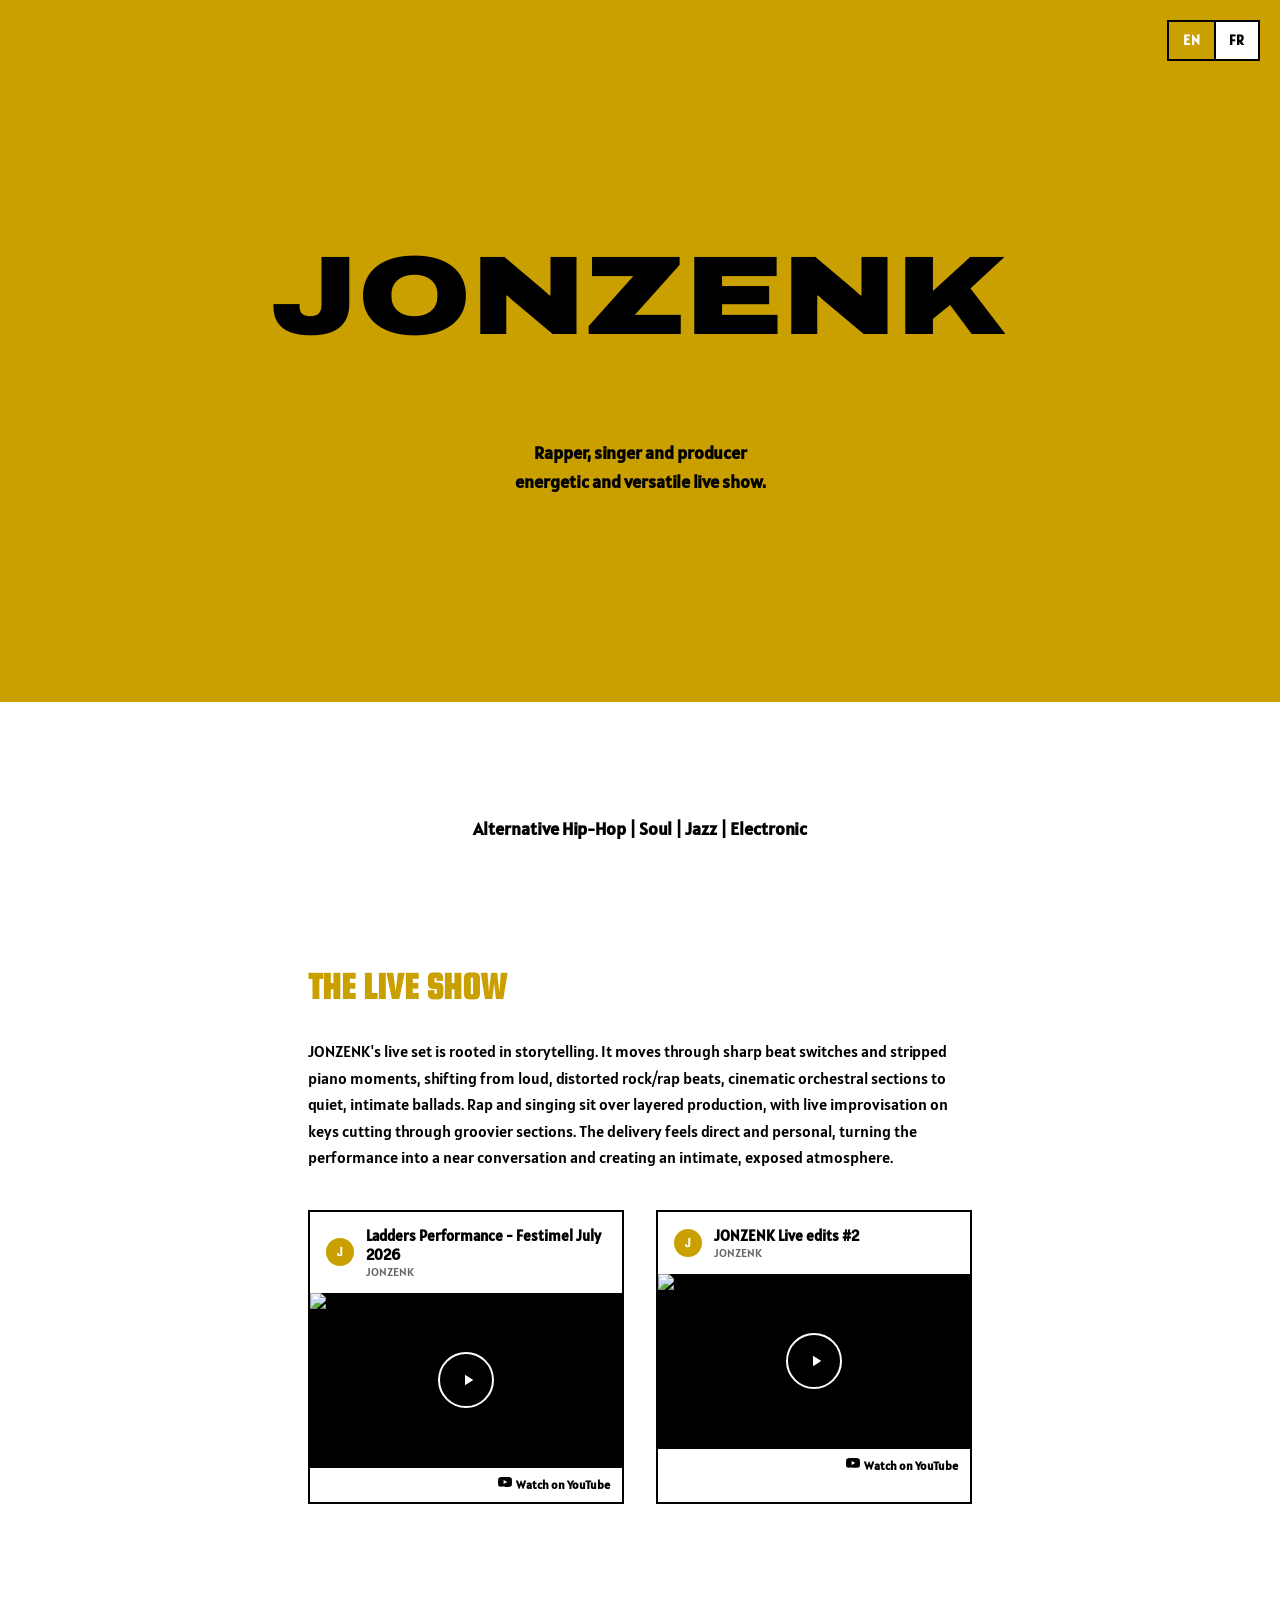
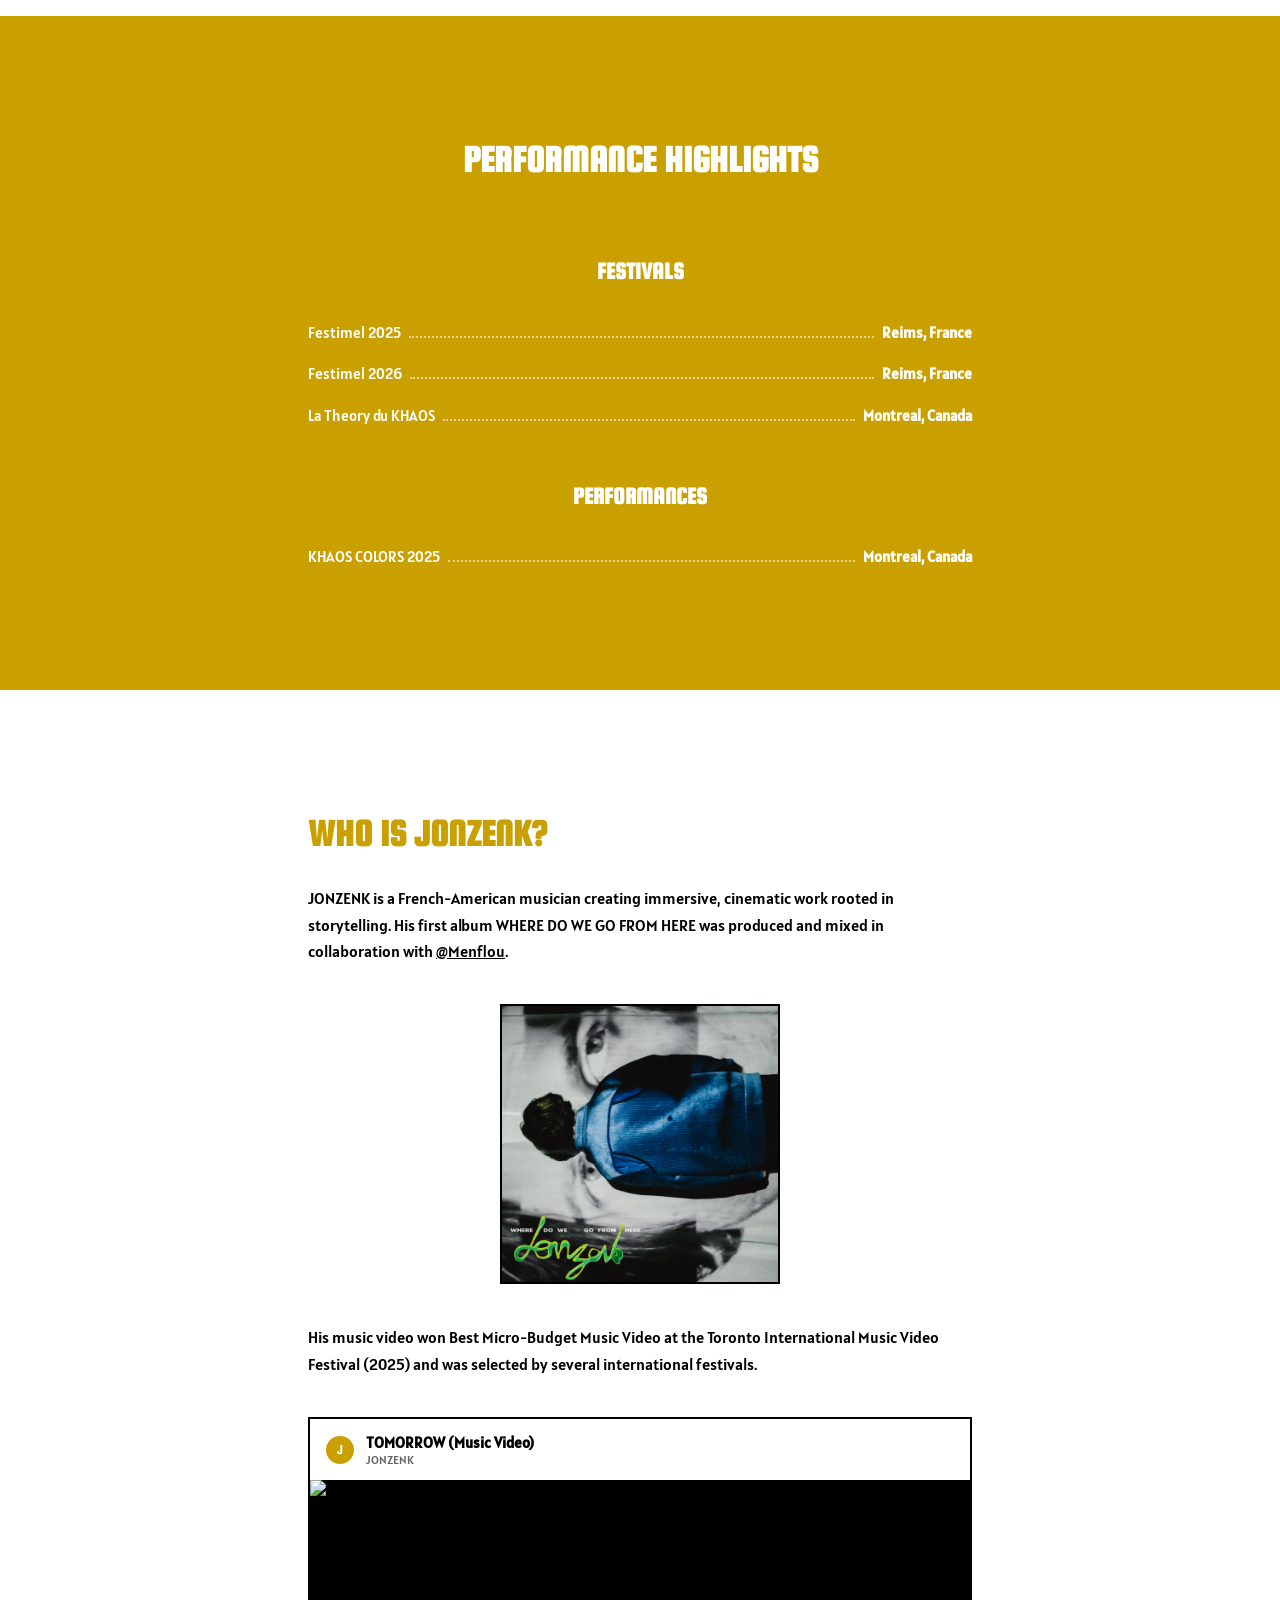
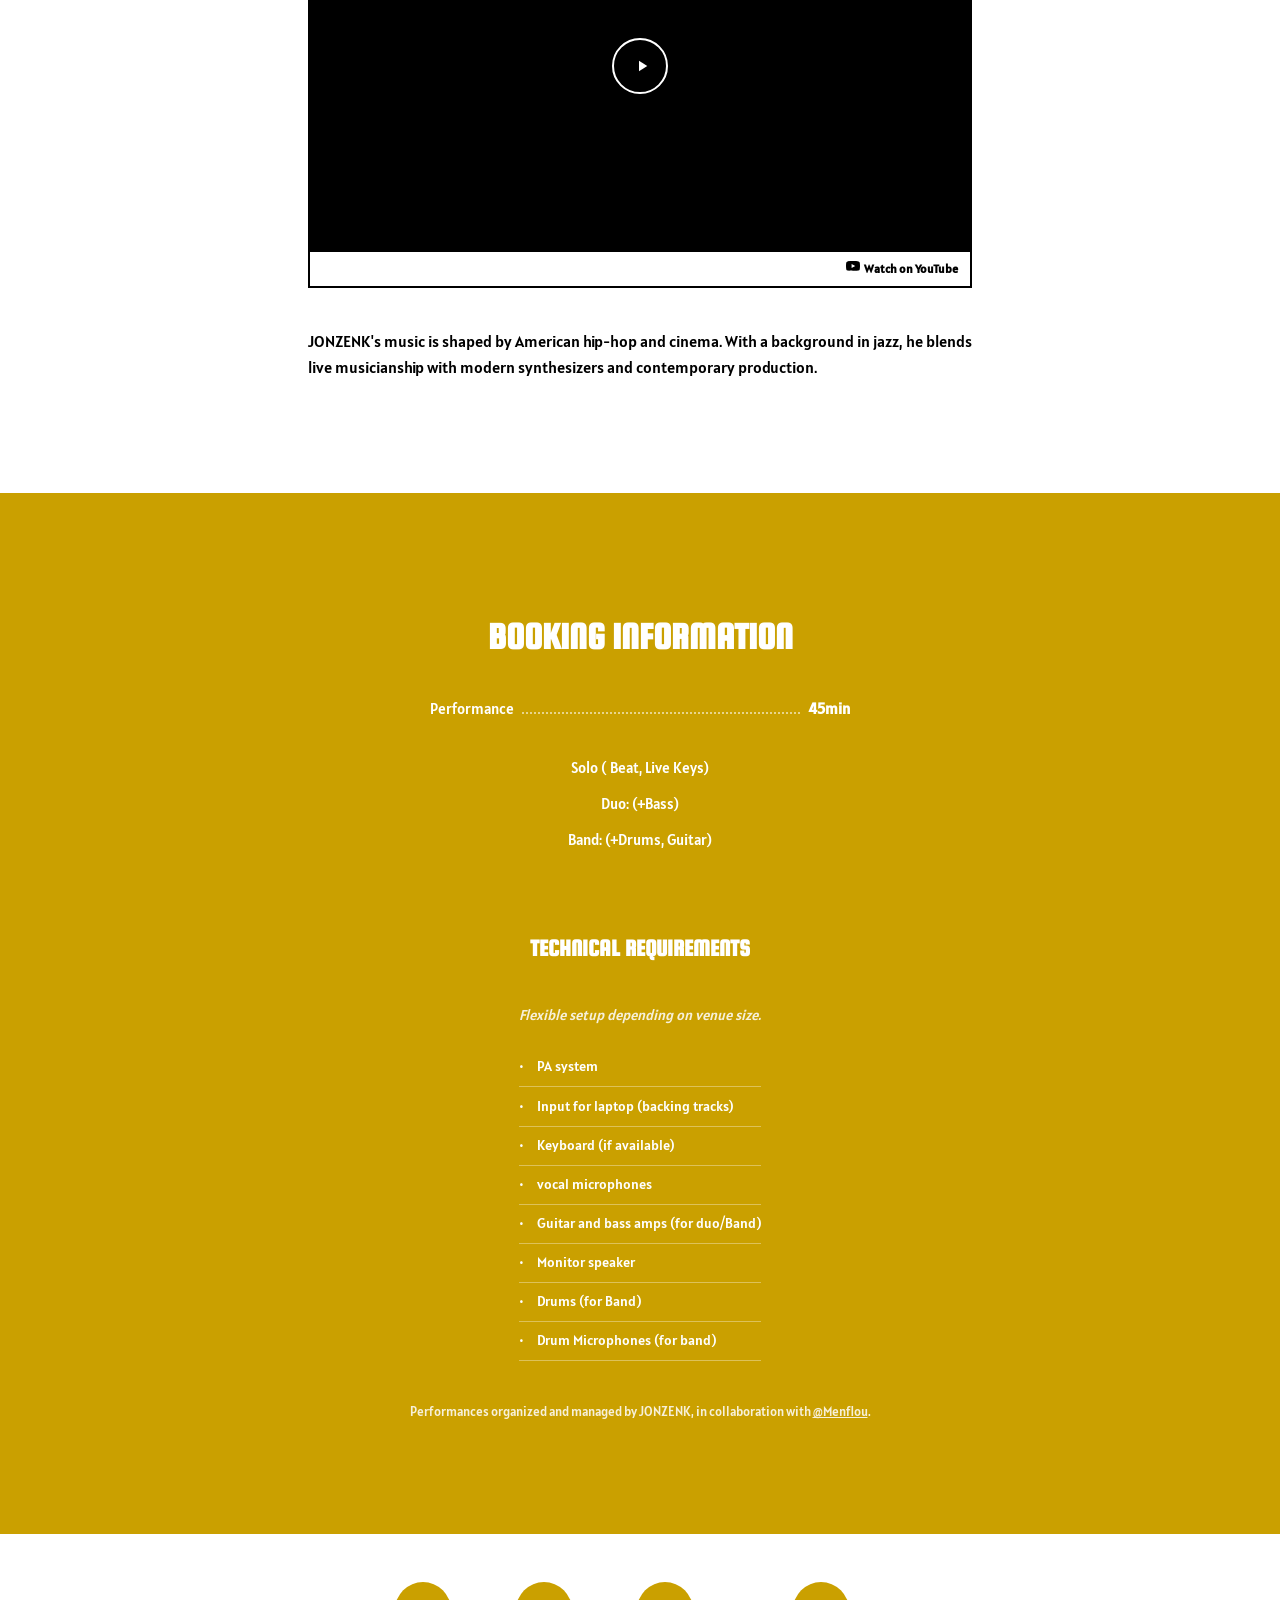
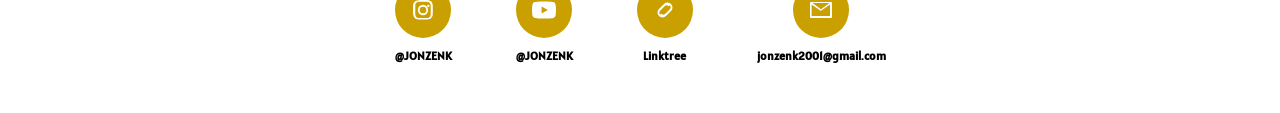
==== en/index.html @ 5d4cde3e "Rebuild site to custom design spec with EN/FR routes Replace the HTML5UP template with a custom-buil" ====
<!DOCTYPE html>
<html lang="en">
<head>
<meta charset="UTF-8">
<meta name="viewport" content="width=device-width, initial-scale=1.0">
<title>JONZENK — Rapper, Singer &amp; Producer</title>
<meta name="description" content="JONZENK — rapper, singer and producer. Energetic and versatile live show. Booking information and press.">
<link rel="canonical" href="https://jonzenk.com/en/">
<link rel="alternate" hreflang="en" href="https://jonzenk.com/en/">
<link rel="alternate" hreflang="fr" href="https://jonzenk.com/fr/">
<link rel="preconnect" href="https://fonts.googleapis.com">
<link rel="preconnect" href="https://fonts.gstatic.com" crossorigin>
<link href="https://fonts.googleapis.com/css2?family=Archivo:wdth,wght@62.5..125,100..900&family=Squada+One&family=Alatsi&display=swap" rel="stylesheet">
<link rel="stylesheet" href="../assets/css/style.css">
</head>
<body>

	<div class="lang-switch">
		<a href="../en/" class="active">EN</a>
		<a href="../fr/">FR</a>
	</div>

	<!-- Hero -->
	<section class="hero gold">
		<h1>JONZENK</h1>
		<p class="tagline">Rapper, singer and producer<br>energetic and versatile live show.</p>
	</section>

	<!-- Genres -->
	<section class="white">
		<div class="wrap">
			<p class="genres">Alternative Hip-Hop | Soul | Jazz | Electronic</p>
		</div>
	</section>

	<!-- Live Show + videos -->
	<section class="white" style="padding-top:0;">
		<div class="wrap">
			<h2 class="kicker">The Live Show</h2>
			<p class="lede">JONZENK's live set is rooted in storytelling. It moves through sharp beat switches and stripped piano moments, shifting from loud, distorted rock/rap beats, cinematic orchestral sections to quiet, intimate ballads. Rap and singing sit over layered production, with live improvisation on keys cutting through groovier sections. The delivery feels direct and personal, turning the performance into a near conversation and creating an intimate, exposed atmosphere.</p>

			<div class="video-row">
				<div class="video-card">
					<div class="video-head">
						<div class="video-avatar">J</div>
						<div class="video-titles">
							<span class="vt-title">Ladders Performance - Festimel July 2026</span>
							<span class="vt-channel">JONZENK</span>
						</div>
					</div>
					<div class="video-thumb" onclick="playVideo(this,'aII7Sd06hAQ')">
						<img src="https://img.youtube.com/vi/aII7Sd06hAQ/hqdefault.jpg" alt="Ladders Performance - Festimel July 2026" loading="lazy">
						<div class="play-circle"><svg viewBox="0 0 24 24"><path d="M8 5v14l11-7z"/></svg></div>
					</div>
					<div class="video-foot">
						<svg viewBox="0 0 24 24"><path d="M23.5 6.2a3 3 0 0 0-2.1-2.1C19.5 3.5 12 3.5 12 3.5s-7.5 0-9.4.6A3 3 0 0 0 .5 6.2 31 31 0 0 0 0 12a31 31 0 0 0 .5 5.8 3 3 0 0 0 2.1 2.1c1.9.6 9.4.6 9.4.6s7.5 0 9.4-.6a3 3 0 0 0 2.1-2.1A31 31 0 0 0 24 12a31 31 0 0 0-.5-5.8zM9.6 15.6V8.4l6.3 3.6-6.3 3.6z"/></svg>
						Watch on YouTube
					</div>
				</div>
				<div class="video-card">
					<div class="video-head">
						<div class="video-avatar">J</div>
						<div class="video-titles">
							<span class="vt-title">JONZENK Live edits #2</span>
							<span class="vt-channel">JONZENK</span>
						</div>
					</div>
					<div class="video-thumb" onclick="playVideo(this,'idbsRD3i8wk')">
						<img src="https://img.youtube.com/vi/idbsRD3i8wk/hqdefault.jpg" alt="JONZENK Live edits #2" loading="lazy">
						<div class="play-circle"><svg viewBox="0 0 24 24"><path d="M8 5v14l11-7z"/></svg></div>
					</div>
					<div class="video-foot">
						<svg viewBox="0 0 24 24"><path d="M23.5 6.2a3 3 0 0 0-2.1-2.1C19.5 3.5 12 3.5 12 3.5s-7.5 0-9.4.6A3 3 0 0 0 .5 6.2 31 31 0 0 0 0 12a31 31 0 0 0 .5 5.8 3 3 0 0 0 2.1 2.1c1.9.6 9.4.6 9.4.6s7.5 0 9.4-.6a3 3 0 0 0 2.1-2.1A31 31 0 0 0 24 12a31 31 0 0 0-.5-5.8zM9.6 15.6V8.4l6.3 3.6-6.3 3.6z"/></svg>
						Watch on YouTube
					</div>
				</div>
			</div>
		</div>
	</section>

	<!-- Performance Highlights -->
	<section class="gold">
		<div class="wrap section-inner">
			<h2 class="kicker">Performance Highlights</h2>

			<h3 class="subheading">Festivals</h3>
			<div style="width:100%;">
				<div class="dotline"><span class="label">Festimel 2025</span><span class="fill"></span><span class="value">Reims, France</span></div>
				<div class="dotline"><span class="label">Festimel 2026</span><span class="fill"></span><span class="value">Reims, France</span></div>
				<div class="dotline"><span class="label">La Theory du KHAOS</span><span class="fill"></span><span class="value">Montreal, Canada</span></div>
			</div>

			<h3 class="subheading">Performances</h3>
			<div style="width:100%;">
				<div class="dotline"><span class="label">KHAOS COLORS 2025</span><span class="fill"></span><span class="value">Montreal, Canada</span></div>
			</div>
		</div>
	</section>

	<!-- Who is JONZENK -->
	<section class="white">
		<div class="wrap">
			<h2 class="kicker">Who is JONZENK?</h2>
			<p class="lede">JONZENK is a French-American musician creating immersive, cinematic work rooted in storytelling. His first album WHERE DO WE GO FROM HERE was produced and mixed in collaboration with <a href="https://www.instagram.com/menflou" target="_blank" rel="noopener">@Menflou</a>.</p>

			<a class="album-link" href="https://linktr.ee/jonzenk" target="_blank" rel="noopener">
				<img src="../images/album-art.png" alt="WHERE DO WE GO FROM HERE — album art">
			</a>

			<p class="lede">His music video won Best Micro-Budget Music Video at the Toronto International Music Video Festival (2025) and was selected by several international festivals.</p>

			<div class="video-row" style="margin-top:2.5rem;">
				<div class="video-card">
					<div class="video-head">
						<div class="video-avatar">J</div>
						<div class="video-titles">
							<span class="vt-title">TOMORROW (Music Video)</span>
							<span class="vt-channel">JONZENK</span>
						</div>
					</div>
					<div class="video-thumb" onclick="playVideo(this,'ZTFiFwIUySM')">
						<img src="https://img.youtube.com/vi/ZTFiFwIUySM/hqdefault.jpg" alt="TOMORROW (Music Video)" loading="lazy">
						<div class="play-circle"><svg viewBox="0 0 24 24"><path d="M8 5v14l11-7z"/></svg></div>
					</div>
					<div class="video-foot">
						<svg viewBox="0 0 24 24"><path d="M23.5 6.2a3 3 0 0 0-2.1-2.1C19.5 3.5 12 3.5 12 3.5s-7.5 0-9.4.6A3 3 0 0 0 .5 6.2 31 31 0 0 0 0 12a31 31 0 0 0 .5 5.8 3 3 0 0 0 2.1 2.1c1.9.6 9.4.6 9.4.6s7.5 0 9.4-.6a3 3 0 0 0 2.1-2.1A31 31 0 0 0 24 12a31 31 0 0 0-.5-5.8zM9.6 15.6V8.4l6.3 3.6-6.3 3.6z"/></svg>
						Watch on YouTube
					</div>
				</div>
			</div>

			<p class="lede" style="margin-top:2.5rem;">JONZENK's music is shaped by American hip-hop and cinema. With a background in jazz, he blends live musicianship with modern synthesizers and contemporary production.</p>
		</div>
	</section>

	<!-- Booking Information -->
	<section class="gold">
		<div class="wrap section-inner">
			<h2 class="kicker">Booking Information</h2>

			<div style="width:100%; max-width:420px;">
				<div class="dotline"><span class="label">Performance</span><span class="fill"></span><span class="value">45min</span></div>
			</div>
			<ul class="formats">
				<li>Solo ( Beat, Live Keys)</li>
				<li>Duo: (+Bass)</li>
				<li>Band: (+Drums, Guitar)</li>
			</ul>

			<h3 class="subheading">Technical Requirements</h3>
			<p class="flex-note">Flexible setup depending on venue size.</p>
			<ul class="tech-list">
				<li>PA system</li>
				<li>Input for laptop (backing tracks)</li>
				<li>Keyboard (if available)</li>
				<li>vocal microphones</li>
				<li>Guitar and bass amps (for duo/Band)</li>
				<li>Monitor speaker</li>
				<li>Drums (for Band)</li>
				<li>Drum Microphones (for band)</li>
			</ul>

			<p class="credit-line">Performances organized and managed by JONZENK, in collaboration with <a href="https://www.instagram.com/menflou" target="_blank" rel="noopener">@Menflou</a>.</p>
		</div>
	</section>

	<!-- Footer -->
	<footer class="white">
		<div class="wrap">
			<div class="footer-icons">
				<a href="https://www.instagram.com/jonzenk/" target="_blank" rel="noopener">
					<span class="footer-icon-circle"><svg viewBox="0 0 24 24"><path d="M12 2c2.7 0 3 0 4.1.06 1.1.05 1.8.2 2.4.45.7.27 1.2.6 1.7 1.1.5.5.85 1 1.1 1.7.24.6.4 1.3.45 2.4.06 1.1.06 1.4.06 4.1s0 3-.06 4.1c-.05 1.1-.2 1.8-.45 2.4-.27.7-.6 1.2-1.1 1.7-.5.5-1 .85-1.7 1.1-.6.24-1.3.4-2.4.45-1.1.06-1.4.06-4.1.06s-3 0-4.1-.06c-1.1-.05-1.8-.2-2.4-.45-.7-.27-1.2-.6-1.7-1.1-.5-.5-.85-1-1.1-1.7-.24-.6-.4-1.3-.45-2.4C2 15 2 14.7 2 12s0-3 .06-4.1c.05-1.1.2-1.8.45-2.4.27-.7.6-1.2 1.1-1.7.5-.5 1-.85 1.7-1.1.6-.24 1.3-.4 2.4-.45C9 2 9.3 2 12 2zm0 1.8c-2.66 0-2.97 0-4.02.06-.87.04-1.34.18-1.65.3-.42.16-.72.36-1.03.67-.31.31-.51.61-.67 1.03-.12.31-.26.78-.3 1.65C4.28 8.7 4.28 9 4.28 12s0 3.3.05 4.35c.04.87.18 1.34.3 1.65.16.42.36.72.67 1.03.31.31.61.51 1.03.67.31.12.78.26 1.65.3 1.05.05 1.36.06 4.02.06s2.97 0 4.02-.06c.87-.04 1.34-.18 1.65-.3.42-.16.72-.36 1.03-.67.31-.31.51-.61.67-1.03.12-.31.26-.78.3-1.65.05-1.05.06-1.36.06-4.35s0-3.3-.06-4.35c-.04-.87-.18-1.34-.3-1.65-.16-.42-.36-.72-.67-1.03a2.8 2.8 0 0 0-1.03-.67c-.31-.12-.78-.26-1.65-.3C14.97 3.8 14.66 3.8 12 3.8zm0 3.05a5.15 5.15 0 1 1 0 10.3 5.15 5.15 0 0 1 0-10.3zm0 1.8a3.35 3.35 0 1 0 0 6.7 3.35 3.35 0 0 0 0-6.7zm5.35-2a1.2 1.2 0 1 1 0 2.4 1.2 1.2 0 0 1 0-2.4z"/></svg></span>
					@JONZENK
				</a>
				<a href="https://www.youtube.com/@jonzenk2001" target="_blank" rel="noopener">
					<span class="footer-icon-circle"><svg viewBox="0 0 24 24"><path d="M23.5 6.2a3 3 0 0 0-2.1-2.1C19.5 3.5 12 3.5 12 3.5s-7.5 0-9.4.6A3 3 0 0 0 .5 6.2 31 31 0 0 0 0 12a31 31 0 0 0 .5 5.8 3 3 0 0 0 2.1 2.1c1.9.6 9.4.6 9.4.6s7.5 0 9.4-.6a3 3 0 0 0 2.1-2.1A31 31 0 0 0 24 12a31 31 0 0 0-.5-5.8zM9.6 15.6V8.4l6.3 3.6-6.3 3.6z"/></svg></span>
					@JONZENK
				</a>
				<a href="https://linktr.ee/jonzenk" target="_blank" rel="noopener">
					<span class="footer-icon-circle"><svg viewBox="0 0 24 24"><path d="M17 7a5 5 0 0 0-7.07 0l-4 4a5 5 0 0 0 7.07 7.07l1.5-1.5-1.41-1.41-1.5 1.5a3 3 0 0 1-4.24-4.25l4-4A3 3 0 0 1 15.6 8.3zm-10 10a5 5 0 0 0 7.07 0l4-4a5 5 0 0 0-7.07-7.07l-1.5 1.5 1.41 1.41 1.5-1.5a3 3 0 0 1 4.24 4.25l-4 4A3 3 0 0 1 8.4 15.7z"/></svg></span>
					Linktree
				</a>
				<a href="mailto:jonzenk2001@gmail.com">
					<span class="footer-icon-circle"><svg viewBox="0 0 24 24"><path d="M2 4h20a1 1 0 0 1 1 1v14a1 1 0 0 1-1 1H2a1 1 0 0 1-1-1V5a1 1 0 0 1 1-1zm19 2.4-8.6 6.2a1 1 0 0 1-1.2 0L2.6 6.4V18h18.4V6.4zM3.4 5l8.6 6.2L20.6 5H3.4z"/></svg></span>
					jonzenk2001@gmail.com
				</a>
			</div>
		</div>
	</footer>

	<script src="../assets/js/site.js"></script>
</body>
</html>
---- assets/css/style.css ----
:root{
	--gold:#caa000;
	--black:#000000;
	--white:#ffffff;
	--title: 'Archivo', sans-serif;
	--subtitle: 'Squada One', sans-serif;
	--body: 'Alatsi', sans-serif;
	--max-w: 760px;
	--pad-x: clamp(1.5rem, 5vw, 3rem);
	--pad-y: clamp(4rem, 9vw, 7rem);
}

*{box-sizing:border-box; margin:0; padding:0;}
html{scroll-behavior:smooth;}
body{
	font-family:var(--body);
	color:var(--black);
	background:var(--white);
	line-height:1.65;
	-webkit-font-smoothing:antialiased;
}
img{display:block; max-width:100%;}
a{color:inherit;}

.wrap{max-width:var(--max-w); margin:0 auto; padding:0 var(--pad-x);}

section{padding:var(--pad-y) 0;}
section.gold{background:var(--gold); color:var(--white);}
section.white{background:var(--white); color:var(--black);}

/* language switcher */
.lang-switch{
	position:fixed; top:1.25rem; right:1.25rem; z-index:1000;
	display:flex; border:2px solid var(--black); background:var(--white);
}
.lang-switch a{
	font-family:var(--body); font-weight:700; font-size:0.85rem;
	letter-spacing:0.04em; padding:0.55em 1em;
	text-decoration:none; color:var(--black); background:var(--white);
}
.lang-switch a + a{border-left:2px solid var(--black);}
.lang-switch a.active{background:var(--gold); color:var(--white);}

/* hero */
.hero{
	min-height:78vh;
	display:flex; flex-direction:column; align-items:center; justify-content:center;
	text-align:center; gap:clamp(1.5rem, 5vw, 3rem);
}
.hero h1{
	font-family:var(--title);
	font-weight:900;
	font-variation-settings:'wght' 900, 'wdth' 125;
	font-size:clamp(3.2rem, 11vw, 7rem);
	letter-spacing:0.01em;
	color:var(--black);
}
.hero .tagline{
	font-family:var(--body);
	font-weight:700;
	font-size:clamp(0.95rem, 2vw, 1.15rem);
	color:var(--black);
	line-height:1.6;
}

/* genres */
.genres{text-align:center; font-weight:700; font-size:clamp(0.95rem,2vw,1.1rem);}

/* section headings */
.kicker{
	font-family:var(--subtitle);
	text-transform:uppercase;
	font-size:clamp(1.6rem, 4.2vw, 2.4rem);
	color:var(--gold);
	margin-bottom:1.25rem;
}
section.gold .kicker, section.gold h2.kicker{color:var(--white);}
.subheading{
	font-family:var(--subtitle);
	text-transform:uppercase;
	font-size:clamp(1.15rem, 2.8vw, 1.5rem);
	text-align:center;
	margin:2.5rem 0 1.25rem;
}
.lede{max-width:var(--max-w); font-size:1rem;}
.lede + .lede{margin-top:1.1rem;}

/* dot-leader rows */
.dotline{
	display:flex; align-items:baseline; gap:0.5em;
	padding:0.55em 0;
	font-size:0.95rem;
}
.dotline .fill{
	flex:1; border-bottom:2px dotted currentColor;
	opacity:0.55; margin-bottom:0.3em;
}
.dotline .label{white-space:nowrap;}
.dotline .value{white-space:nowrap; font-weight:700;}

/* video cards */
.video-row{display:flex; flex-direction:column; gap:2rem; margin-top:2.5rem;}
.video-card{border:2px solid var(--black); background:var(--white); color:var(--black);}
.video-head{
	display:flex; align-items:center; gap:0.75em;
	padding:0.85em 1em;
}
.video-avatar{
	width:28px; height:28px; border-radius:50%;
	background:var(--gold); color:var(--white);
	display:flex; align-items:center; justify-content:center;
	font-family:var(--subtitle); font-size:0.85rem; flex-shrink:0;
}
.video-titles{display:flex; flex-direction:column; line-height:1.25;}
.video-titles .vt-title{font-weight:700; font-size:0.95rem;}
.video-titles .vt-channel{font-size:0.75rem; opacity:0.6;}
.video-thumb{
	position:relative; width:100%; aspect-ratio:16/9; overflow:hidden;
	background:var(--black); cursor:pointer;
}
.video-thumb img{width:100%; height:100%; object-fit:cover;}
.video-thumb iframe{position:absolute; inset:0; width:100%; height:100%; border:0;}
.play-circle{
	position:absolute; top:50%; left:50%; transform:translate(-50%,-50%);
	width:56px; height:56px; border-radius:50%;
	background:rgba(0,0,0,0.55); border:2px solid var(--white);
	display:flex; align-items:center; justify-content:center;
	transition:background .15s ease, transform .15s ease;
}
.video-thumb:hover .play-circle{background:var(--gold); transform:translate(-50%,-50%) scale(1.06);}
.play-circle svg{width:18px; height:18px; fill:var(--white); margin-left:3px;}
.video-foot{
	display:flex; justify-content:flex-end; padding:0.6em 1em;
	font-size:0.75rem; font-weight:700;
}
.video-foot svg{width:14px; height:14px; fill:currentColor; vertical-align:-2px; margin-right:0.3em;}

/* bio / who is jonzenk */
.album-link{
	display:block; width:min(280px, 70vw); margin:2.5rem auto;
	overflow:hidden; border:2px solid var(--black);
}
.album-link img{transition:transform .35s ease;}
.album-link:hover img{transform:scale(1.08);}

/* booking formats */
.formats{list-style:none; text-align:center; margin:1.25rem 0 2rem;}
.formats li{padding:0.35em 0; font-size:0.95rem;}

/* technical requirements */
.tech-list{list-style:none; max-width:420px; margin:1.25rem auto 0;}
.tech-list li{
	position:relative; padding:0.5em 0 0.5em 1.2em; font-size:0.9rem;
	border-bottom:1px solid rgba(255,255,255,0.35);
}
section.white .tech-list li{border-bottom:1px solid rgba(0,0,0,0.15);}
.tech-list li::before{content:"•"; position:absolute; left:0; color:currentColor;}
.flex-note{text-align:center; font-style:italic; font-size:0.9rem; margin-top:1rem; opacity:0.85;}
.credit-line{text-align:center; font-size:0.8rem; margin-top:2.5rem; opacity:0.85;}
.credit-line a{text-decoration:underline;}

/* footer */
footer.white{padding:3rem 0;}
.footer-icons{
	display:flex; justify-content:center; align-items:flex-start;
	gap:clamp(1.5rem, 6vw, 4rem); flex-wrap:wrap; text-align:center;
}
.footer-icons a{
	display:flex; flex-direction:column; align-items:center; gap:0.6em;
	text-decoration:none; font-size:0.75rem; font-weight:700;
}
.footer-icon-circle{
	width:56px; height:56px; border-radius:50%;
	background:var(--gold); color:var(--white);
	display:flex; align-items:center; justify-content:center;
	transition:transform .15s ease, background .15s ease;
}
.footer-icons a:hover .footer-icon-circle{background:var(--black); transform:translateY(-3px);}
.footer-icon-circle svg{width:24px; height:24px; fill:currentColor;}

/* centering helpers */
.center{text-align:center;}
.section-inner{display:flex; flex-direction:column; align-items:center;}

@media (min-width:760px){
	.video-row{flex-direction:row;}
	.video-row .video-card{flex:1;}
}
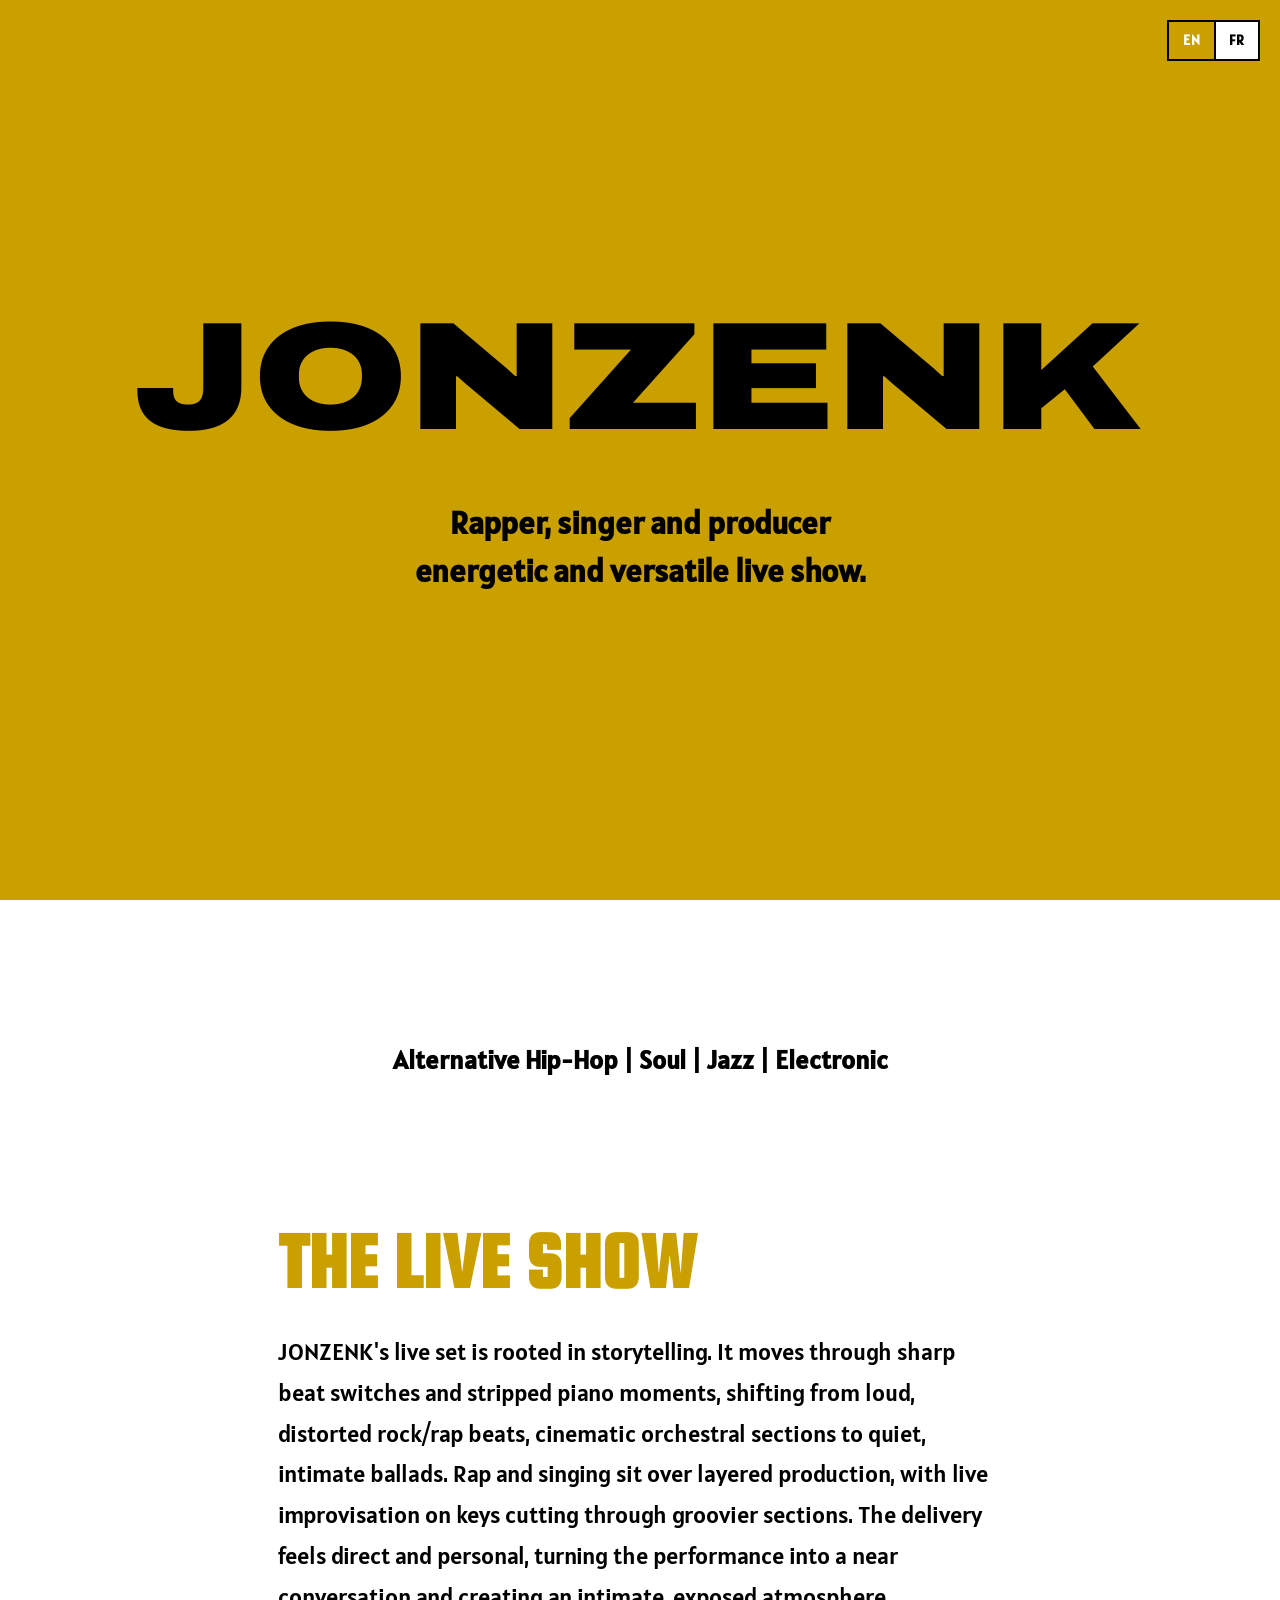
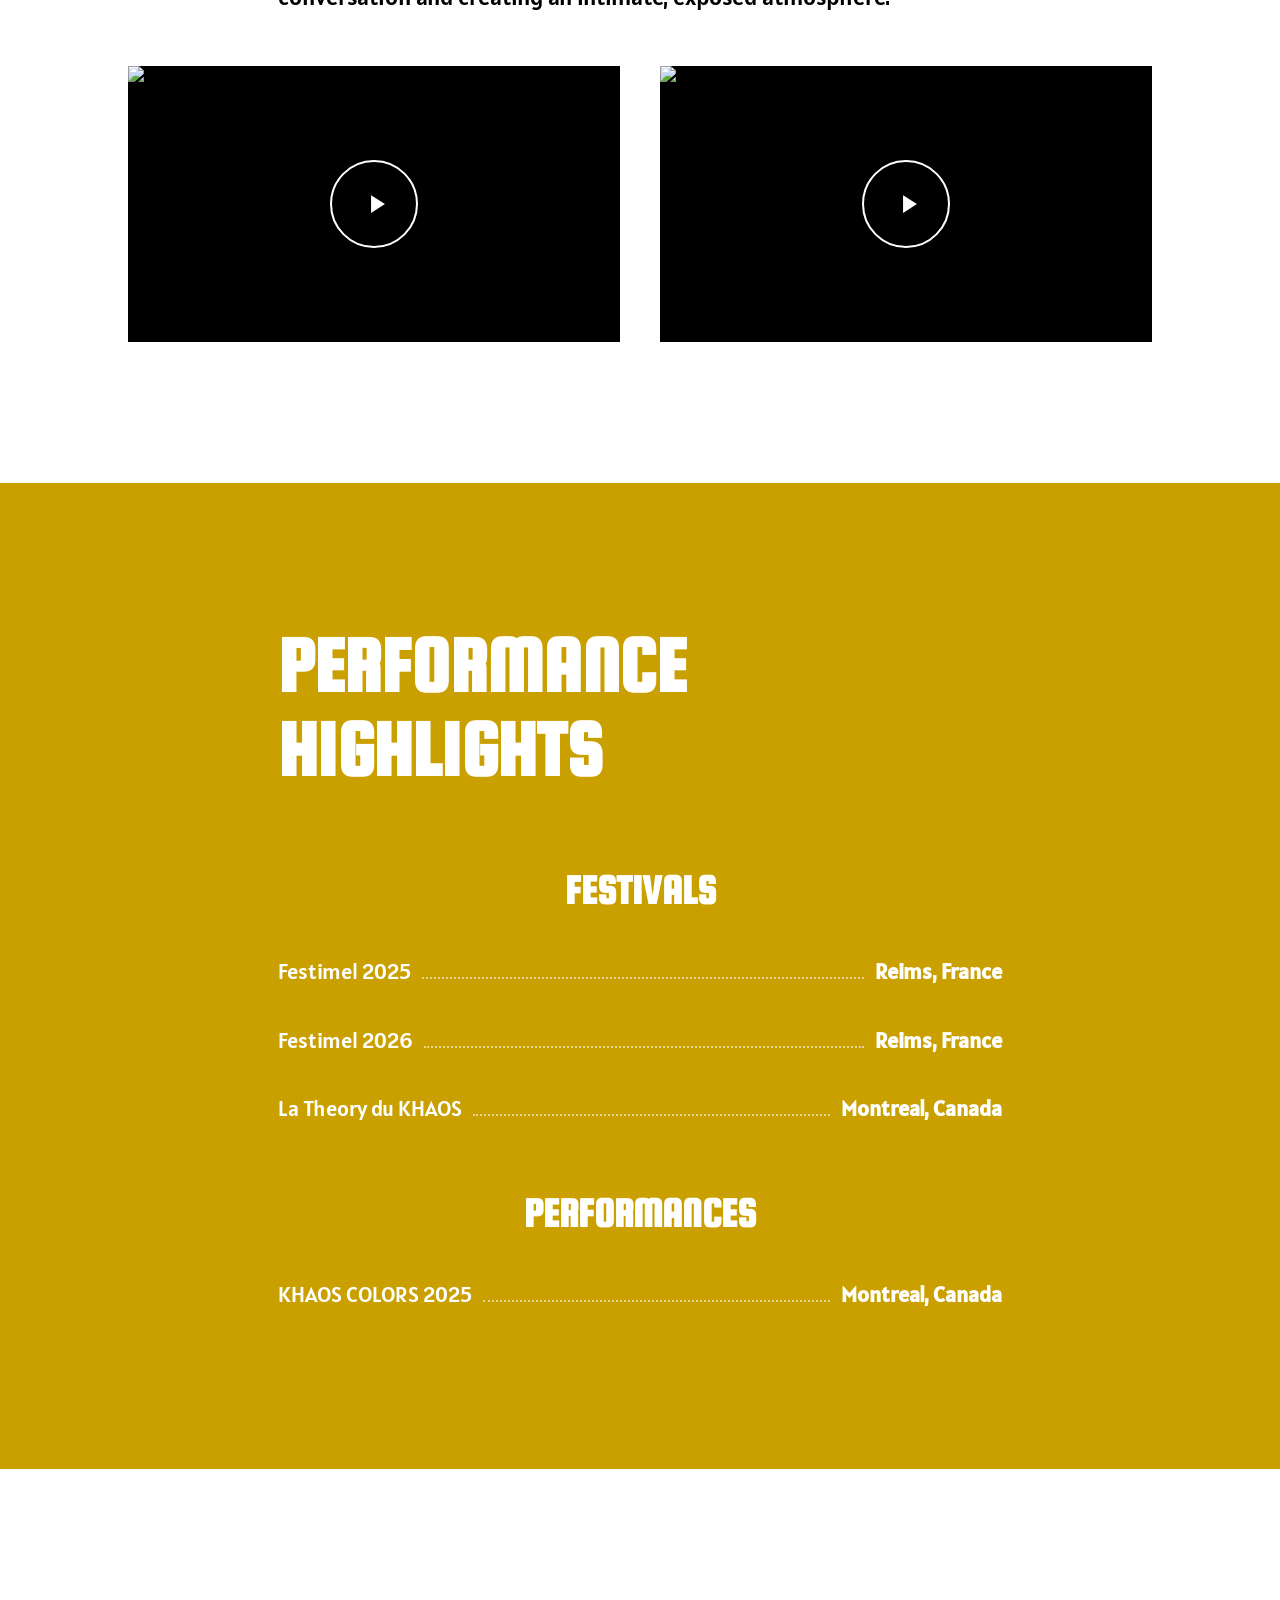
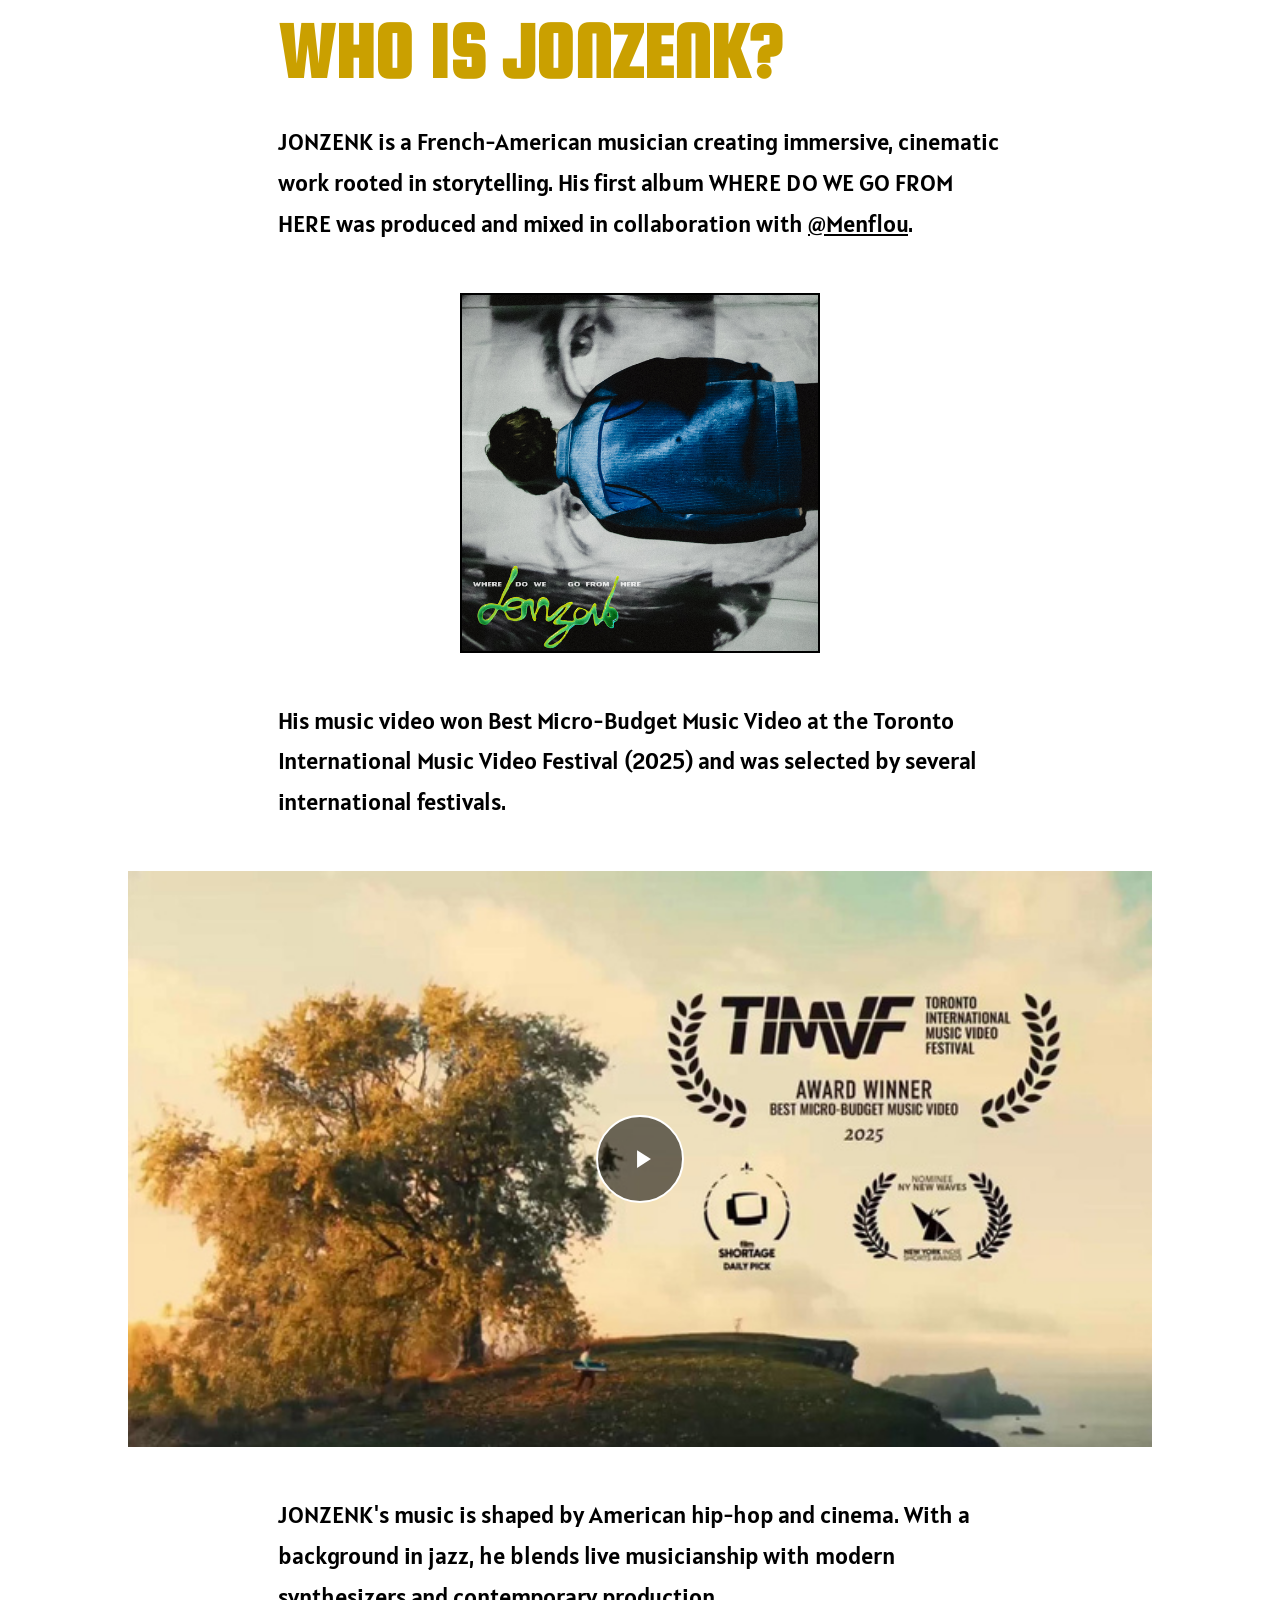
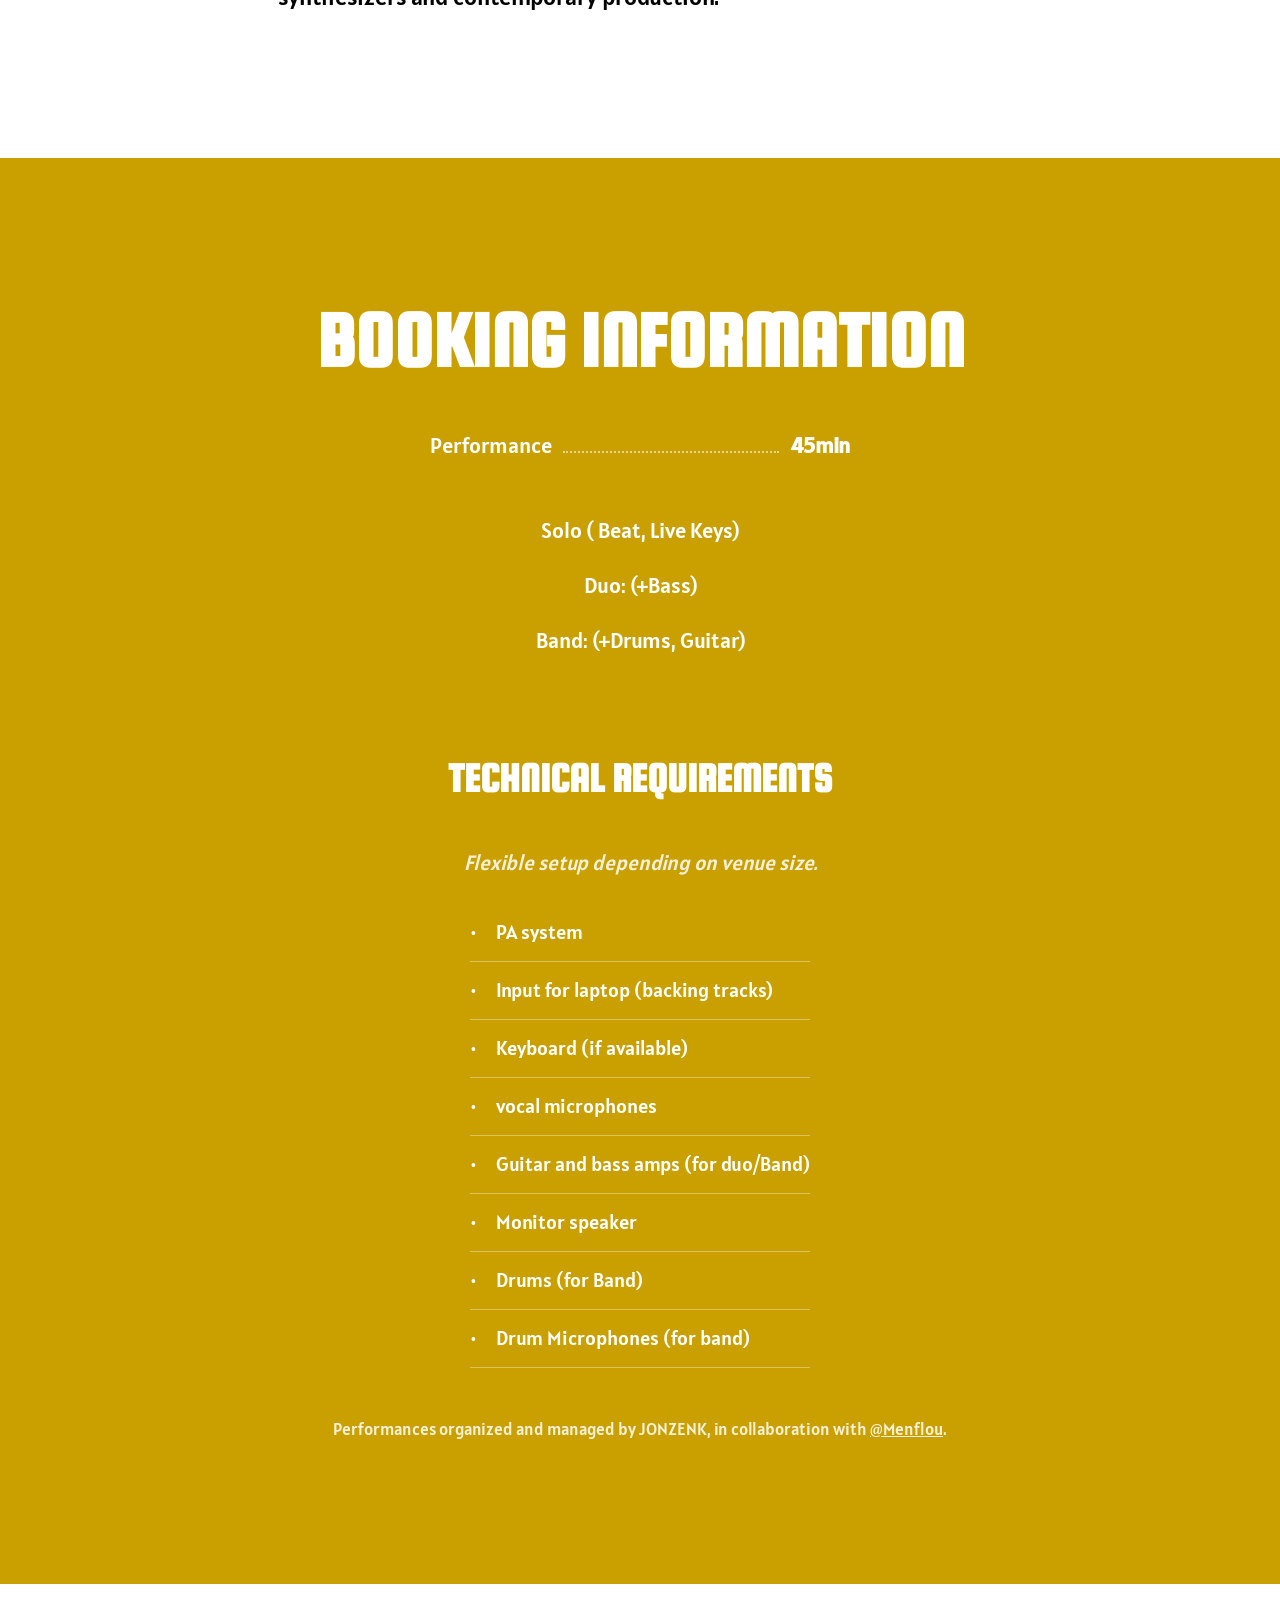
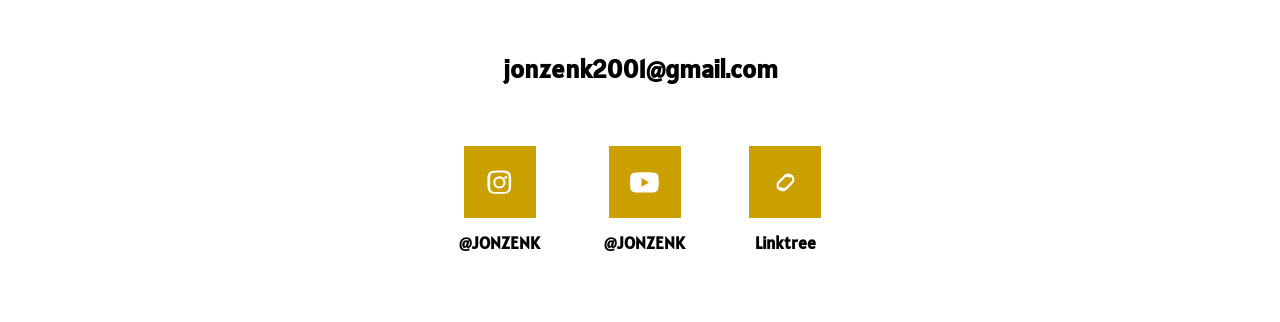
==== commit e57282f7: "Scale up typography, simplify video cards, and rework footer Push all text to a fluid clamp()-based " ====
--- a/en/index.html
+++ b/en/index.html
@@ -38,42 +38,16 @@
 		<div class="wrap">
 			<h2 class="kicker">The Live Show</h2>
 			<p class="lede">JONZENK's live set is rooted in storytelling. It moves through sharp beat switches and stripped piano moments, shifting from loud, distorted rock/rap beats, cinematic orchestral sections to quiet, intimate ballads. Rap and singing sit over layered production, with live improvisation on keys cutting through groovier sections. The delivery feels direct and personal, turning the performance into a near conversation and creating an intimate, exposed atmosphere.</p>
+		</div>
 
-			<div class="video-row">
-				<div class="video-card">
-					<div class="video-head">
-						<div class="video-avatar">J</div>
-						<div class="video-titles">
-							<span class="vt-title">Ladders Performance - Festimel July 2026</span>
-							<span class="vt-channel">JONZENK</span>
-						</div>
-					</div>
-					<div class="video-thumb" onclick="playVideo(this,'aII7Sd06hAQ')">
-						<img src="https://img.youtube.com/vi/aII7Sd06hAQ/hqdefault.jpg" alt="Ladders Performance - Festimel July 2026" loading="lazy">
-						<div class="play-circle"><svg viewBox="0 0 24 24"><path d="M8 5v14l11-7z"/></svg></div>
-					</div>
-					<div class="video-foot">
-						<svg viewBox="0 0 24 24"><path d="M23.5 6.2a3 3 0 0 0-2.1-2.1C19.5 3.5 12 3.5 12 3.5s-7.5 0-9.4.6A3 3 0 0 0 .5 6.2 31 31 0 0 0 0 12a31 31 0 0 0 .5 5.8 3 3 0 0 0 2.1 2.1c1.9.6 9.4.6 9.4.6s7.5 0 9.4-.6a3 3 0 0 0 2.1-2.1A31 31 0 0 0 24 12a31 31 0 0 0-.5-5.8zM9.6 15.6V8.4l6.3 3.6-6.3 3.6z"/></svg>
-						Watch on YouTube
-					</div>
-				</div>
-				<div class="video-card">
-					<div class="video-head">
-						<div class="video-avatar">J</div>
-						<div class="video-titles">
-							<span class="vt-title">JONZENK Live edits #2</span>
-							<span class="vt-channel">JONZENK</span>
-						</div>
-					</div>
-					<div class="video-thumb" onclick="playVideo(this,'idbsRD3i8wk')">
-						<img src="https://img.youtube.com/vi/idbsRD3i8wk/hqdefault.jpg" alt="JONZENK Live edits #2" loading="lazy">
-						<div class="play-circle"><svg viewBox="0 0 24 24"><path d="M8 5v14l11-7z"/></svg></div>
-					</div>
-					<div class="video-foot">
-						<svg viewBox="0 0 24 24"><path d="M23.5 6.2a3 3 0 0 0-2.1-2.1C19.5 3.5 12 3.5 12 3.5s-7.5 0-9.4.6A3 3 0 0 0 .5 6.2 31 31 0 0 0 0 12a31 31 0 0 0 .5 5.8 3 3 0 0 0 2.1 2.1c1.9.6 9.4.6 9.4.6s7.5 0 9.4-.6a3 3 0 0 0 2.1-2.1A31 31 0 0 0 24 12a31 31 0 0 0-.5-5.8zM9.6 15.6V8.4l6.3 3.6-6.3 3.6z"/></svg>
-						Watch on YouTube
-					</div>
-				</div>
+		<div class="video-row">
+			<div class="video-thumb" onclick="playVideo(this,'aII7Sd06hAQ')">
+				<img src="https://img.youtube.com/vi/aII7Sd06hAQ/hqdefault.jpg" alt="Ladders Performance - Festimel July 2026" loading="lazy">
+				<div class="play-circle"><svg viewBox="0 0 24 24"><path d="M8 5v14l11-7z"/></svg></div>
+			</div>
+			<div class="video-thumb" onclick="playVideo(this,'idbsRD3i8wk')">
+				<img src="https://img.youtube.com/vi/idbsRD3i8wk/hqdefault.jpg" alt="JONZENK Live edits #2" loading="lazy">
+				<div class="play-circle"><svg viewBox="0 0 24 24"><path d="M8 5v14l11-7z"/></svg></div>
 			</div>
 		</div>
 	</section>
@@ -108,28 +82,17 @@
 			</a>
 
 			<p class="lede">His music video won Best Micro-Budget Music Video at the Toronto International Music Video Festival (2025) and was selected by several international festivals.</p>
+		</div>
 
-			<div class="video-row" style="margin-top:2.5rem;">
-				<div class="video-card">
-					<div class="video-head">
-						<div class="video-avatar">J</div>
-						<div class="video-titles">
-							<span class="vt-title">TOMORROW (Music Video)</span>
-							<span class="vt-channel">JONZENK</span>
-						</div>
-					</div>
-					<div class="video-thumb" onclick="playVideo(this,'ZTFiFwIUySM')">
-						<img src="https://img.youtube.com/vi/ZTFiFwIUySM/hqdefault.jpg" alt="TOMORROW (Music Video)" loading="lazy">
-						<div class="play-circle"><svg viewBox="0 0 24 24"><path d="M8 5v14l11-7z"/></svg></div>
-					</div>
-					<div class="video-foot">
-						<svg viewBox="0 0 24 24"><path d="M23.5 6.2a3 3 0 0 0-2.1-2.1C19.5 3.5 12 3.5 12 3.5s-7.5 0-9.4.6A3 3 0 0 0 .5 6.2 31 31 0 0 0 0 12a31 31 0 0 0 .5 5.8 3 3 0 0 0 2.1 2.1c1.9.6 9.4.6 9.4.6s7.5 0 9.4-.6a3 3 0 0 0 2.1-2.1A31 31 0 0 0 24 12a31 31 0 0 0-.5-5.8zM9.6 15.6V8.4l6.3 3.6-6.3 3.6z"/></svg>
-						Watch on YouTube
-					</div>
-				</div>
+		<div class="video-row" style="margin-top:3rem;">
+			<div class="video-thumb" onclick="playVideo(this,'ZTFiFwIUySM')">
+				<img src="../images/award-badge.jpg" alt="TOMORROW (Music Video)" loading="lazy">
+				<div class="play-circle"><svg viewBox="0 0 24 24"><path d="M8 5v14l11-7z"/></svg></div>
 			</div>
+		</div>
 
-			<p class="lede" style="margin-top:2.5rem;">JONZENK's music is shaped by American hip-hop and cinema. With a background in jazz, he blends live musicianship with modern synthesizers and contemporary production.</p>
+		<div class="wrap">
+			<p class="lede" style="margin-top:3rem;">JONZENK's music is shaped by American hip-hop and cinema. With a background in jazz, he blends live musicianship with modern synthesizers and contemporary production.</p>
 		</div>
 	</section>
 
@@ -167,22 +130,19 @@
 	<!-- Footer -->
 	<footer class="white">
 		<div class="wrap">
+			<a class="footer-email" href="mailto:jonzenk2001@gmail.com">jonzenk2001@gmail.com</a>
 			<div class="footer-icons">
 				<a href="https://www.instagram.com/jonzenk/" target="_blank" rel="noopener">
-					<span class="footer-icon-circle"><svg viewBox="0 0 24 24"><path d="M12 2c2.7 0 3 0 4.1.06 1.1.05 1.8.2 2.4.45.7.27 1.2.6 1.7 1.1.5.5.85 1 1.1 1.7.24.6.4 1.3.45 2.4.06 1.1.06 1.4.06 4.1s0 3-.06 4.1c-.05 1.1-.2 1.8-.45 2.4-.27.7-.6 1.2-1.1 1.7-.5.5-1 .85-1.7 1.1-.6.24-1.3.4-2.4.45-1.1.06-1.4.06-4.1.06s-3 0-4.1-.06c-1.1-.05-1.8-.2-2.4-.45-.7-.27-1.2-.6-1.7-1.1-.5-.5-.85-1-1.1-1.7-.24-.6-.4-1.3-.45-2.4C2 15 2 14.7 2 12s0-3 .06-4.1c.05-1.1.2-1.8.45-2.4.27-.7.6-1.2 1.1-1.7.5-.5 1-.85 1.7-1.1.6-.24 1.3-.4 2.4-.45C9 2 9.3 2 12 2zm0 1.8c-2.66 0-2.97 0-4.02.06-.87.04-1.34.18-1.65.3-.42.16-.72.36-1.03.67-.31.31-.51.61-.67 1.03-.12.31-.26.78-.3 1.65C4.28 8.7 4.28 9 4.28 12s0 3.3.05 4.35c.04.87.18 1.34.3 1.65.16.42.36.72.67 1.03.31.31.61.51 1.03.67.31.12.78.26 1.65.3 1.05.05 1.36.06 4.02.06s2.97 0 4.02-.06c.87-.04 1.34-.18 1.65-.3.42-.16.72-.36 1.03-.67.31-.31.51-.61.67-1.03.12-.31.26-.78.3-1.65.05-1.05.06-1.36.06-4.35s0-3.3-.06-4.35c-.04-.87-.18-1.34-.3-1.65-.16-.42-.36-.72-.67-1.03a2.8 2.8 0 0 0-1.03-.67c-.31-.12-.78-.26-1.65-.3C14.97 3.8 14.66 3.8 12 3.8zm0 3.05a5.15 5.15 0 1 1 0 10.3 5.15 5.15 0 0 1 0-10.3zm0 1.8a3.35 3.35 0 1 0 0 6.7 3.35 3.35 0 0 0 0-6.7zm5.35-2a1.2 1.2 0 1 1 0 2.4 1.2 1.2 0 0 1 0-2.4z"/></svg></span>
+					<span class="footer-icon-square"><svg viewBox="0 0 24 24"><path d="M12 2c2.7 0 3 0 4.1.06 1.1.05 1.8.2 2.4.45.7.27 1.2.6 1.7 1.1.5.5.85 1 1.1 1.7.24.6.4 1.3.45 2.4.06 1.1.06 1.4.06 4.1s0 3-.06 4.1c-.05 1.1-.2 1.8-.45 2.4-.27.7-.6 1.2-1.1 1.7-.5.5-1 .85-1.7 1.1-.6.24-1.3.4-2.4.45-1.1.06-1.4.06-4.1.06s-3 0-4.1-.06c-1.1-.05-1.8-.2-2.4-.45-.7-.27-1.2-.6-1.7-1.1-.5-.5-.85-1-1.1-1.7-.24-.6-.4-1.3-.45-2.4C2 15 2 14.7 2 12s0-3 .06-4.1c.05-1.1.2-1.8.45-2.4.27-.7.6-1.2 1.1-1.7.5-.5 1-.85 1.7-1.1.6-.24 1.3-.4 2.4-.45C9 2 9.3 2 12 2zm0 1.8c-2.66 0-2.97 0-4.02.06-.87.04-1.34.18-1.65.3-.42.16-.72.36-1.03.67-.31.31-.51.61-.67 1.03-.12.31-.26.78-.3 1.65C4.28 8.7 4.28 9 4.28 12s0 3.3.05 4.35c.04.87.18 1.34.3 1.65.16.42.36.72.67 1.03.31.31.61.51 1.03.67.31.12.78.26 1.65.3 1.05.05 1.36.06 4.02.06s2.97 0 4.02-.06c.87-.04 1.34-.18 1.65-.3.42-.16.72-.36 1.03-.67.31-.31.51-.61.67-1.03.12-.31.26-.78.3-1.65.05-1.05.06-1.36.06-4.35s0-3.3-.06-4.35c-.04-.87-.18-1.34-.3-1.65-.16-.42-.36-.72-.67-1.03a2.8 2.8 0 0 0-1.03-.67c-.31-.12-.78-.26-1.65-.3C14.97 3.8 14.66 3.8 12 3.8zm0 3.05a5.15 5.15 0 1 1 0 10.3 5.15 5.15 0 0 1 0-10.3zm0 1.8a3.35 3.35 0 1 0 0 6.7 3.35 3.35 0 0 0 0-6.7zm5.35-2a1.2 1.2 0 1 1 0 2.4 1.2 1.2 0 0 1 0-2.4z"/></svg></span>
 					@JONZENK
 				</a>
 				<a href="https://www.youtube.com/@jonzenk2001" target="_blank" rel="noopener">
-					<span class="footer-icon-circle"><svg viewBox="0 0 24 24"><path d="M23.5 6.2a3 3 0 0 0-2.1-2.1C19.5 3.5 12 3.5 12 3.5s-7.5 0-9.4.6A3 3 0 0 0 .5 6.2 31 31 0 0 0 0 12a31 31 0 0 0 .5 5.8 3 3 0 0 0 2.1 2.1c1.9.6 9.4.6 9.4.6s7.5 0 9.4-.6a3 3 0 0 0 2.1-2.1A31 31 0 0 0 24 12a31 31 0 0 0-.5-5.8zM9.6 15.6V8.4l6.3 3.6-6.3 3.6z"/></svg></span>
+					<span class="footer-icon-square"><svg viewBox="0 0 24 24"><path d="M23.5 6.2a3 3 0 0 0-2.1-2.1C19.5 3.5 12 3.5 12 3.5s-7.5 0-9.4.6A3 3 0 0 0 .5 6.2 31 31 0 0 0 0 12a31 31 0 0 0 .5 5.8 3 3 0 0 0 2.1 2.1c1.9.6 9.4.6 9.4.6s7.5 0 9.4-.6a3 3 0 0 0 2.1-2.1A31 31 0 0 0 24 12a31 31 0 0 0-.5-5.8zM9.6 15.6V8.4l6.3 3.6-6.3 3.6z"/></svg></span>
 					@JONZENK
 				</a>
 				<a href="https://linktr.ee/jonzenk" target="_blank" rel="noopener">
-					<span class="footer-icon-circle"><svg viewBox="0 0 24 24"><path d="M17 7a5 5 0 0 0-7.07 0l-4 4a5 5 0 0 0 7.07 7.07l1.5-1.5-1.41-1.41-1.5 1.5a3 3 0 0 1-4.24-4.25l4-4A3 3 0 0 1 15.6 8.3zm-10 10a5 5 0 0 0 7.07 0l4-4a5 5 0 0 0-7.07-7.07l-1.5 1.5 1.41 1.41 1.5-1.5a3 3 0 0 1 4.24 4.25l-4 4A3 3 0 0 1 8.4 15.7z"/></svg></span>
+					<span class="footer-icon-square"><svg viewBox="0 0 24 24"><path d="M17 7a5 5 0 0 0-7.07 0l-4 4a5 5 0 0 0 7.07 7.07l1.5-1.5-1.41-1.41-1.5 1.5a3 3 0 0 1-4.24-4.25l4-4A3 3 0 0 1 15.6 8.3zm-10 10a5 5 0 0 0 7.07 0l4-4a5 5 0 0 0-7.07-7.07l-1.5 1.5 1.41 1.41 1.5-1.5a3 3 0 0 1 4.24 4.25l-4 4A3 3 0 0 1 8.4 15.7z"/></svg></span>
 					Linktree
-				</a>
-				<a href="mailto:jonzenk2001@gmail.com">
-					<span class="footer-icon-circle"><svg viewBox="0 0 24 24"><path d="M2 4h20a1 1 0 0 1 1 1v14a1 1 0 0 1-1 1H2a1 1 0 0 1-1-1V5a1 1 0 0 1 1-1zm19 2.4-8.6 6.2a1 1 0 0 1-1.2 0L2.6 6.4V18h18.4V6.4zM3.4 5l8.6 6.2L20.6 5H3.4z"/></svg></span>
-					jonzenk2001@gmail.com
 				</a>
 			</div>
 		</div>
--- a/assets/css/style.css
+++ b/assets/css/style.css
@@ -5,9 +5,10 @@
 	--title: 'Archivo', sans-serif;
 	--subtitle: 'Squada One', sans-serif;
 	--body: 'Alatsi', sans-serif;
-	--max-w: 760px;
+	--max-w: 820px;
+	--video-w: 80vw;
 	--pad-x: clamp(1.5rem, 5vw, 3rem);
-	--pad-y: clamp(4rem, 9vw, 7rem);
+	--pad-y: clamp(5rem, 11vw, 9rem);
 }
 
 *{box-sizing:border-box; margin:0; padding:0;}
@@ -43,53 +44,57 @@
 
 /* hero */
 .hero{
-	min-height:78vh;
+	min-height:100vh;
 	display:flex; flex-direction:column; align-items:center; justify-content:center;
-	text-align:center; gap:clamp(1.5rem, 5vw, 3rem);
+	text-align:center; gap:clamp(1.5rem, 4vw, 3rem);
+	padding:6rem var(--pad-x);
 }
 .hero h1{
 	font-family:var(--title);
 	font-weight:900;
 	font-variation-settings:'wght' 900, 'wdth' 125;
-	font-size:clamp(3.2rem, 11vw, 7rem);
+	font-size:clamp(2.6rem, 12vw, 13rem);
+	line-height:0.95;
 	letter-spacing:0.01em;
 	color:var(--black);
 }
 .hero .tagline{
 	font-family:var(--body);
 	font-weight:700;
-	font-size:clamp(0.95rem, 2vw, 1.15rem);
+	font-size:clamp(1.15rem, 3vw, 2rem);
 	color:var(--black);
-	line-height:1.6;
+	line-height:1.5;
 }
 
 /* genres */
-.genres{text-align:center; font-weight:700; font-size:clamp(0.95rem,2vw,1.1rem);}
+.genres{text-align:center; font-weight:700; font-size:clamp(1.15rem, 2.6vw, 1.6rem); line-height:1.5;}
 
 /* section headings */
 .kicker{
 	font-family:var(--subtitle);
 	text-transform:uppercase;
-	font-size:clamp(1.6rem, 4.2vw, 2.4rem);
+	font-size:clamp(2.4rem, 7vw, 5rem);
+	line-height:1.05;
 	color:var(--gold);
-	margin-bottom:1.25rem;
+	margin-bottom:1.75rem;
 }
 section.gold .kicker, section.gold h2.kicker{color:var(--white);}
 .subheading{
 	font-family:var(--subtitle);
 	text-transform:uppercase;
-	font-size:clamp(1.15rem, 2.8vw, 1.5rem);
+	font-size:clamp(1.7rem, 4vw, 2.6rem);
+	line-height:1.1;
 	text-align:center;
-	margin:2.5rem 0 1.25rem;
+	margin:3rem 0 1.5rem;
 }
-.lede{max-width:var(--max-w); font-size:1rem;}
-.lede + .lede{margin-top:1.1rem;}
+.lede{max-width:var(--max-w); font-size:clamp(1.15rem, 2vw, 1.5rem); line-height:1.7;}
+.lede + .lede{margin-top:1.4rem;}
 
 /* dot-leader rows */
 .dotline{
 	display:flex; align-items:baseline; gap:0.5em;
-	padding:0.55em 0;
-	font-size:0.95rem;
+	padding:0.7em 0;
+	font-size:clamp(1.05rem, 1.8vw, 1.4rem);
 }
 .dotline .fill{
 	flex:1; border-bottom:2px dotted currentColor;
@@ -98,22 +103,8 @@
 .dotline .label{white-space:nowrap;}
 .dotline .value{white-space:nowrap; font-weight:700;}
 
-/* video cards */
-.video-row{display:flex; flex-direction:column; gap:2rem; margin-top:2.5rem;}
-.video-card{border:2px solid var(--black); background:var(--white); color:var(--black);}
-.video-head{
-	display:flex; align-items:center; gap:0.75em;
-	padding:0.85em 1em;
-}
-.video-avatar{
-	width:28px; height:28px; border-radius:50%;
-	background:var(--gold); color:var(--white);
-	display:flex; align-items:center; justify-content:center;
-	font-family:var(--subtitle); font-size:0.85rem; flex-shrink:0;
-}
-.video-titles{display:flex; flex-direction:column; line-height:1.25;}
-.video-titles .vt-title{font-weight:700; font-size:0.95rem;}
-.video-titles .vt-channel{font-size:0.75rem; opacity:0.6;}
+/* video thumbnails */
+.video-row{display:flex; flex-direction:column; gap:2.5rem; margin-top:3rem; width:var(--video-w); margin-left:auto; margin-right:auto;}
 .video-thumb{
 	position:relative; width:100%; aspect-ratio:16/9; overflow:hidden;
 	background:var(--black); cursor:pointer;
@@ -122,61 +113,62 @@
 .video-thumb iframe{position:absolute; inset:0; width:100%; height:100%; border:0;}
 .play-circle{
 	position:absolute; top:50%; left:50%; transform:translate(-50%,-50%);
-	width:56px; height:56px; border-radius:50%;
+	width:clamp(56px, 7vw, 88px); height:clamp(56px, 7vw, 88px); border-radius:50%;
 	background:rgba(0,0,0,0.55); border:2px solid var(--white);
 	display:flex; align-items:center; justify-content:center;
 	transition:background .15s ease, transform .15s ease;
 }
 .video-thumb:hover .play-circle{background:var(--gold); transform:translate(-50%,-50%) scale(1.06);}
-.play-circle svg{width:18px; height:18px; fill:var(--white); margin-left:3px;}
-.video-foot{
-	display:flex; justify-content:flex-end; padding:0.6em 1em;
-	font-size:0.75rem; font-weight:700;
-}
-.video-foot svg{width:14px; height:14px; fill:currentColor; vertical-align:-2px; margin-right:0.3em;}
+.play-circle svg{width:36%; height:36%; fill:var(--white); margin-left:4%;}
 
 /* bio / who is jonzenk */
 .album-link{
-	display:block; width:min(280px, 70vw); margin:2.5rem auto;
+	display:block; width:min(360px, 70vw); margin:3rem auto;
 	overflow:hidden; border:2px solid var(--black);
 }
 .album-link img{transition:transform .35s ease;}
 .album-link:hover img{transform:scale(1.08);}
 
 /* booking formats */
-.formats{list-style:none; text-align:center; margin:1.25rem 0 2rem;}
-.formats li{padding:0.35em 0; font-size:0.95rem;}
+.formats{list-style:none; text-align:center; margin:1.5rem 0 2.5rem;}
+.formats li{padding:0.4em 0; font-size:clamp(1.05rem, 1.8vw, 1.4rem);}
 
 /* technical requirements */
-.tech-list{list-style:none; max-width:420px; margin:1.25rem auto 0;}
+.tech-list{list-style:none; max-width:520px; margin:1.5rem auto 0;}
 .tech-list li{
-	position:relative; padding:0.5em 0 0.5em 1.2em; font-size:0.9rem;
+	position:relative; padding:0.6em 0 0.6em 1.3em; font-size:clamp(1rem, 1.6vw, 1.25rem);
 	border-bottom:1px solid rgba(255,255,255,0.35);
 }
 section.white .tech-list li{border-bottom:1px solid rgba(0,0,0,0.15);}
 .tech-list li::before{content:"•"; position:absolute; left:0; color:currentColor;}
-.flex-note{text-align:center; font-style:italic; font-size:0.9rem; margin-top:1rem; opacity:0.85;}
-.credit-line{text-align:center; font-size:0.8rem; margin-top:2.5rem; opacity:0.85;}
+.flex-note{text-align:center; font-style:italic; font-size:clamp(1.05rem, 1.7vw, 1.3rem); margin-top:1.25rem; opacity:0.85;}
+.credit-line{text-align:center; font-size:clamp(0.9rem, 1.3vw, 1.05rem); margin-top:3rem; opacity:0.85;}
 .credit-line a{text-decoration:underline;}
 
 /* footer */
-footer.white{padding:3rem 0;}
+footer.white{padding:4rem 0;}
+.footer-email{
+	display:block; text-align:center; text-decoration:none;
+	font-weight:700; font-size:clamp(1.1rem, 2.4vw, 1.6rem);
+	margin-bottom:clamp(2rem, 5vw, 3.5rem);
+}
+.footer-email:hover{text-decoration:underline;}
 .footer-icons{
 	display:flex; justify-content:center; align-items:flex-start;
 	gap:clamp(1.5rem, 6vw, 4rem); flex-wrap:wrap; text-align:center;
 }
 .footer-icons a{
-	display:flex; flex-direction:column; align-items:center; gap:0.6em;
-	text-decoration:none; font-size:0.75rem; font-weight:700;
+	display:flex; flex-direction:column; align-items:center; gap:0.7em;
+	text-decoration:none; font-size:clamp(0.85rem, 1.3vw, 1.05rem); font-weight:700;
 }
-.footer-icon-circle{
-	width:56px; height:56px; border-radius:50%;
+.footer-icon-square{
+	width:clamp(56px, 6vw, 72px); height:clamp(56px, 6vw, 72px);
 	background:var(--gold); color:var(--white);
 	display:flex; align-items:center; justify-content:center;
 	transition:transform .15s ease, background .15s ease;
 }
-.footer-icons a:hover .footer-icon-circle{background:var(--black); transform:translateY(-3px);}
-.footer-icon-circle svg{width:24px; height:24px; fill:currentColor;}
+.footer-icons a:hover .footer-icon-square{background:var(--black); transform:translateY(-3px);}
+.footer-icon-square svg{width:40%; height:40%; fill:currentColor;}
 
 /* centering helpers */
 .center{text-align:center;}
@@ -184,5 +176,5 @@
 
 @media (min-width:760px){
 	.video-row{flex-direction:row;}
-	.video-row .video-card{flex:1;}
+	.video-row .video-thumb{flex:1;}
 }
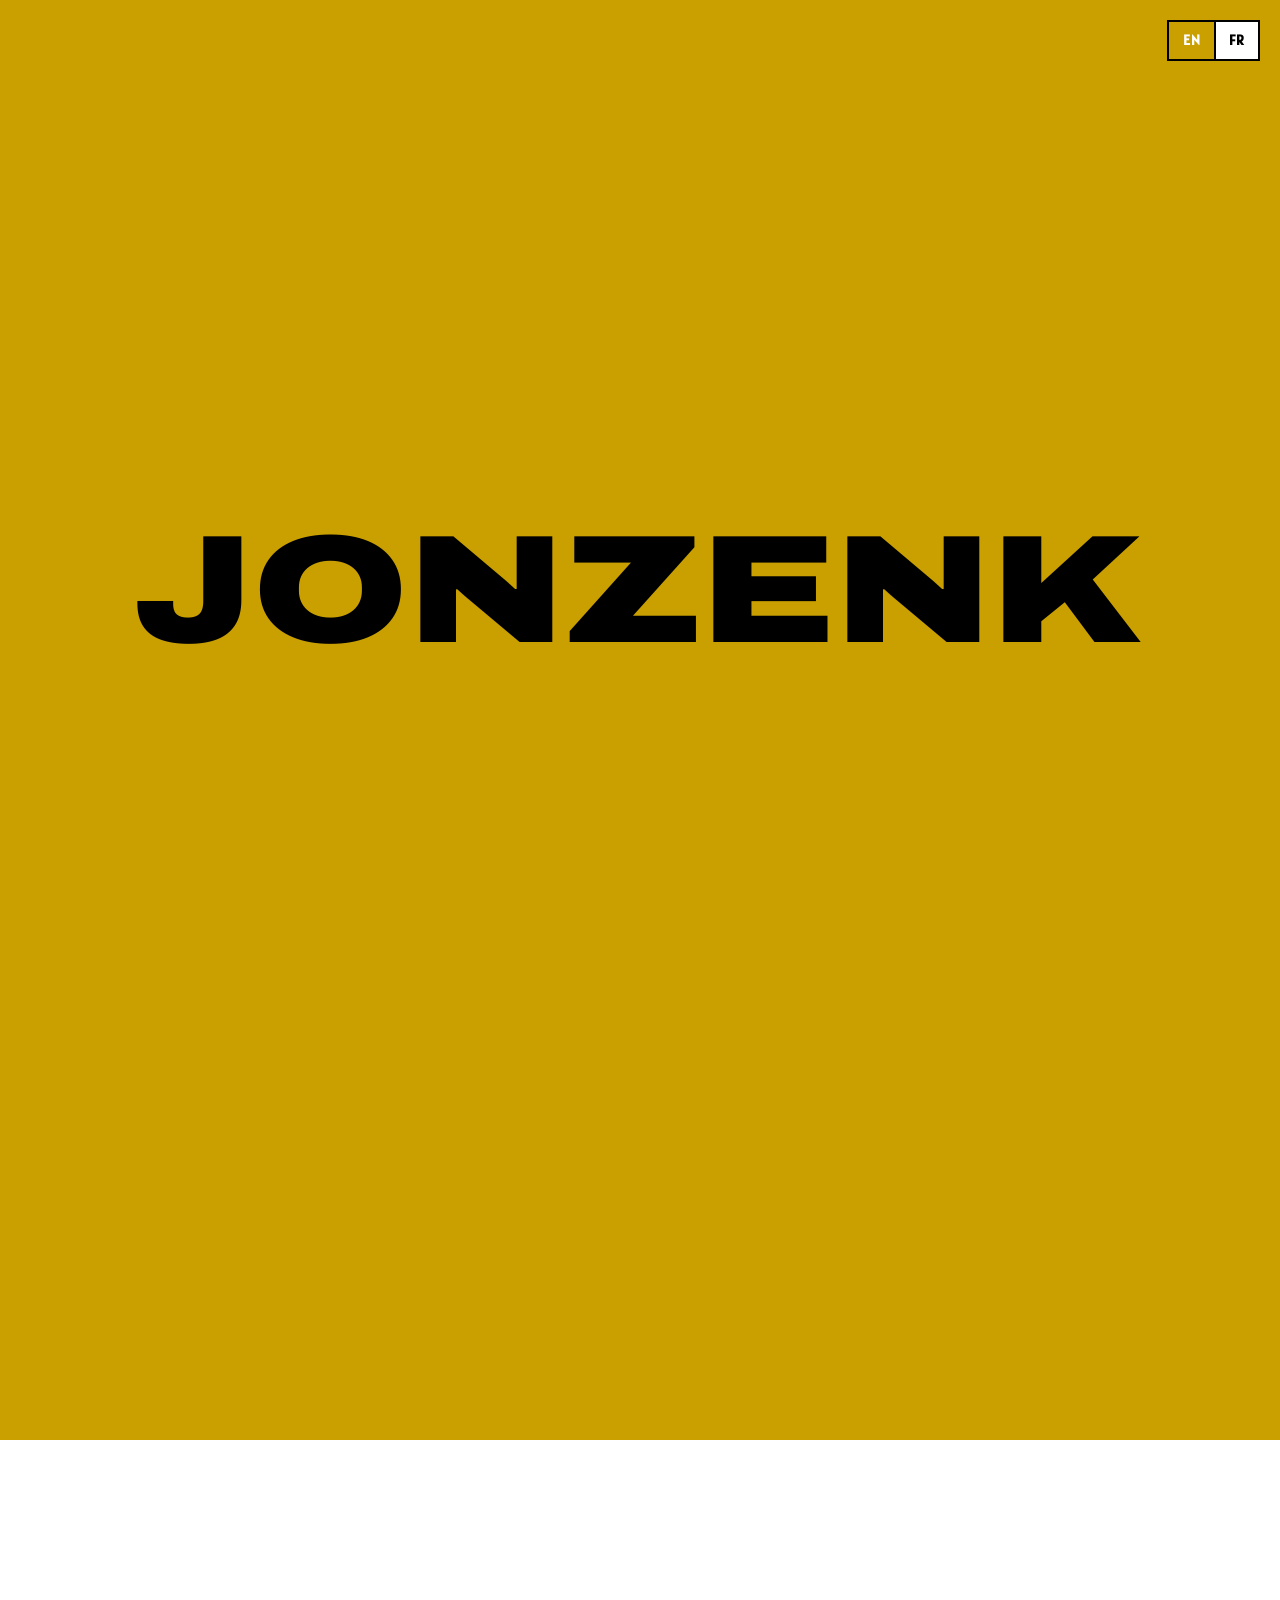
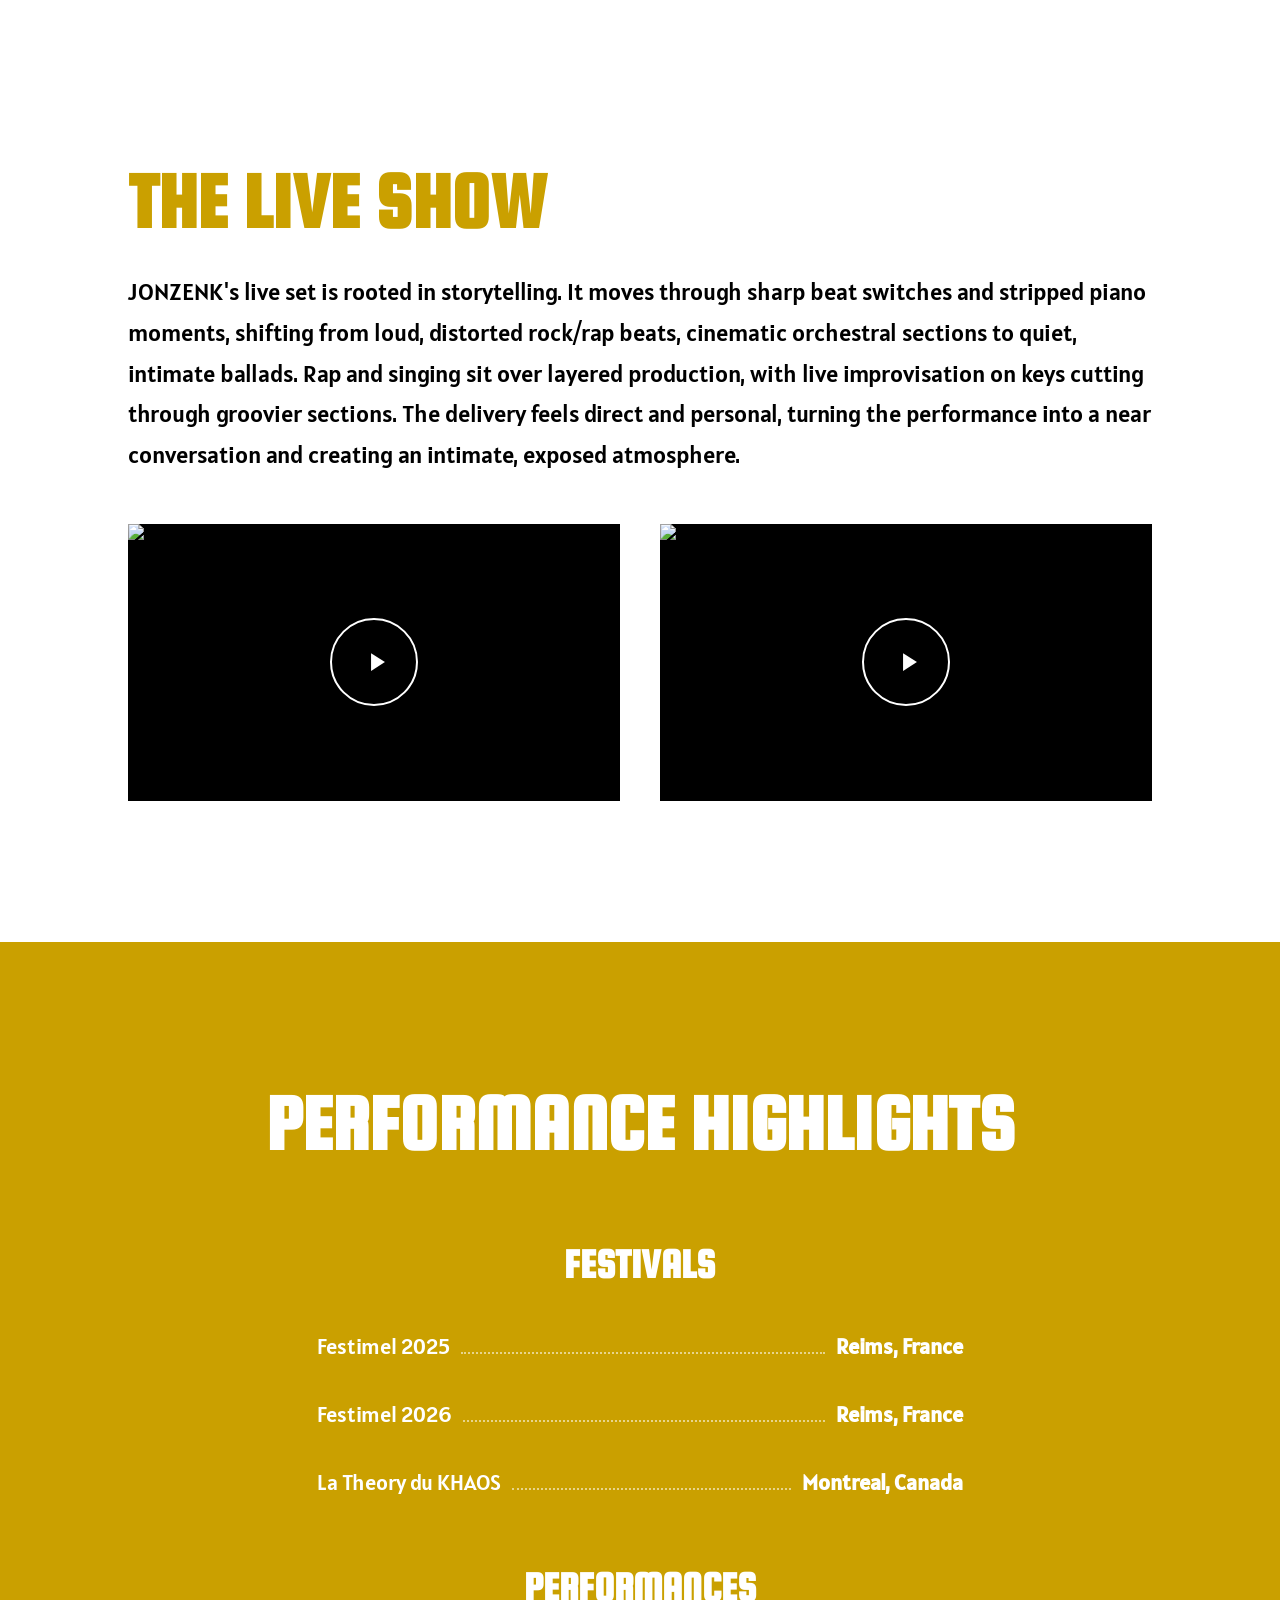
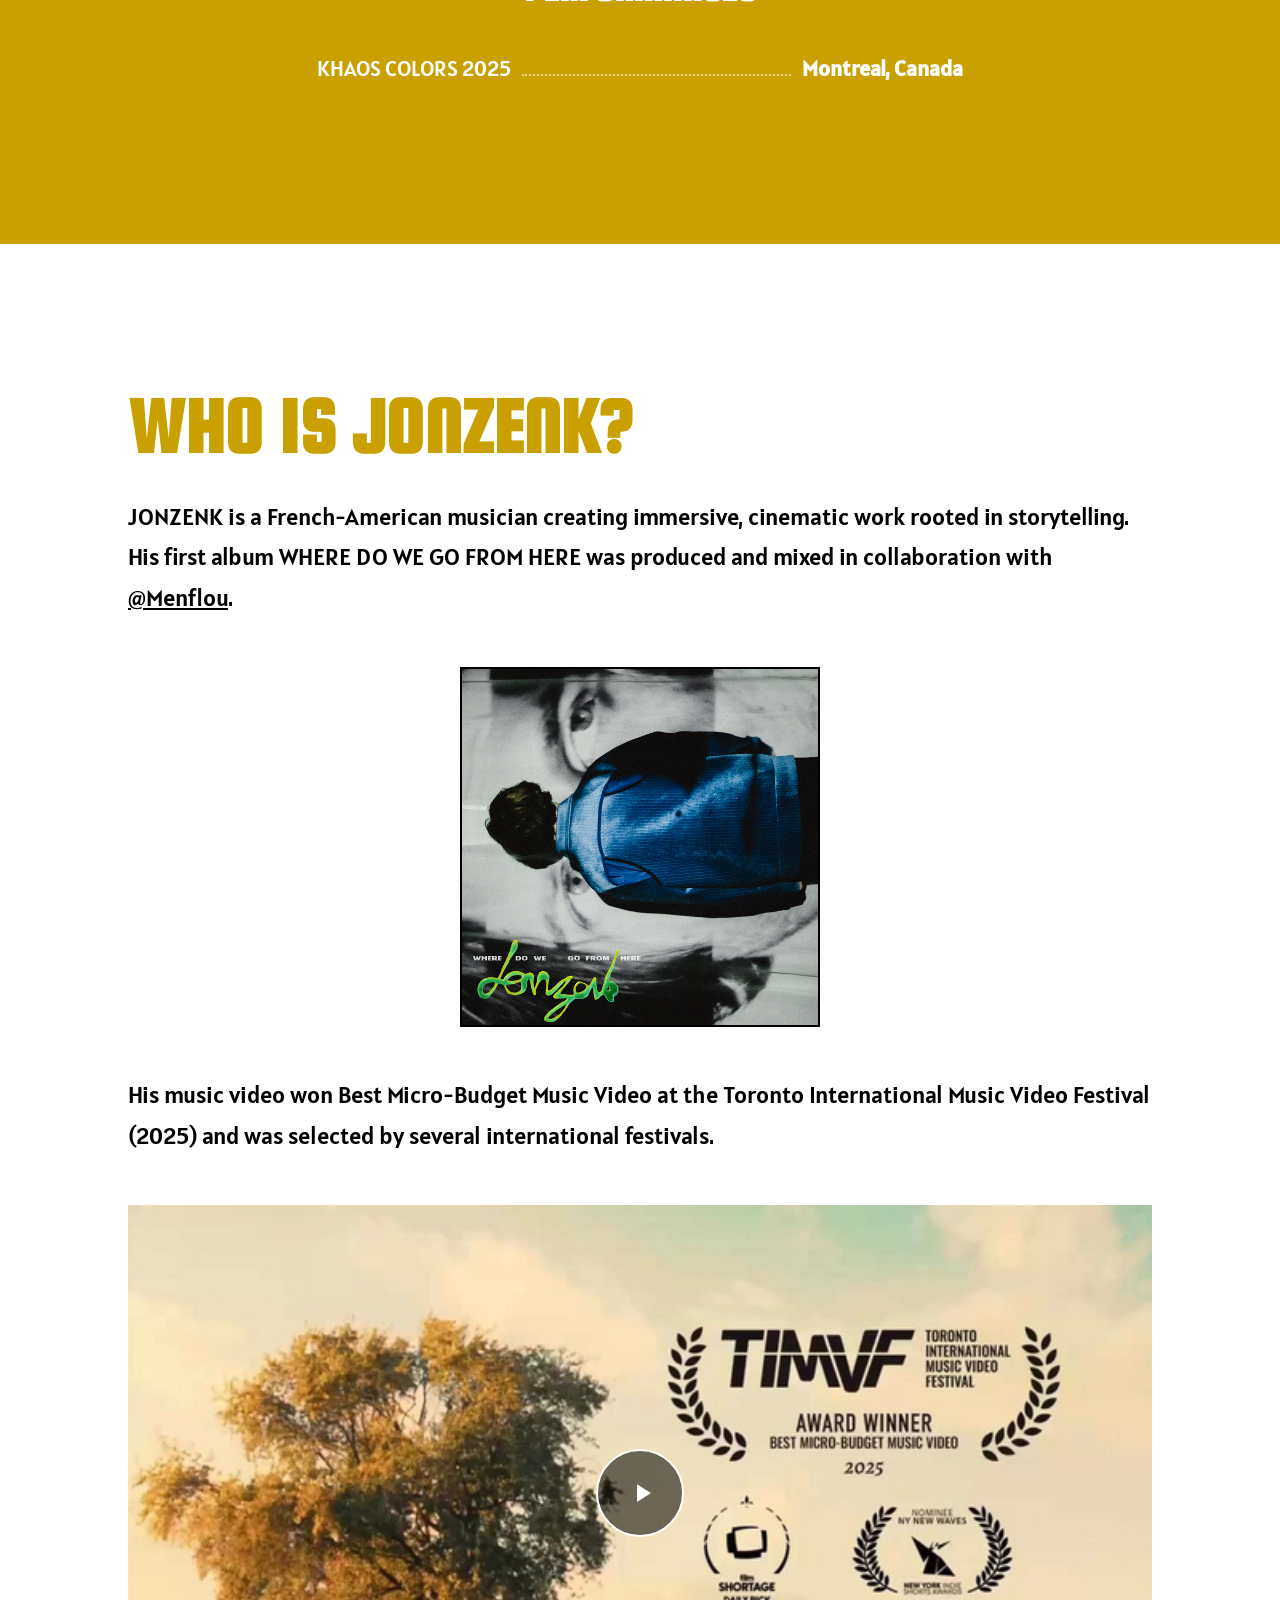
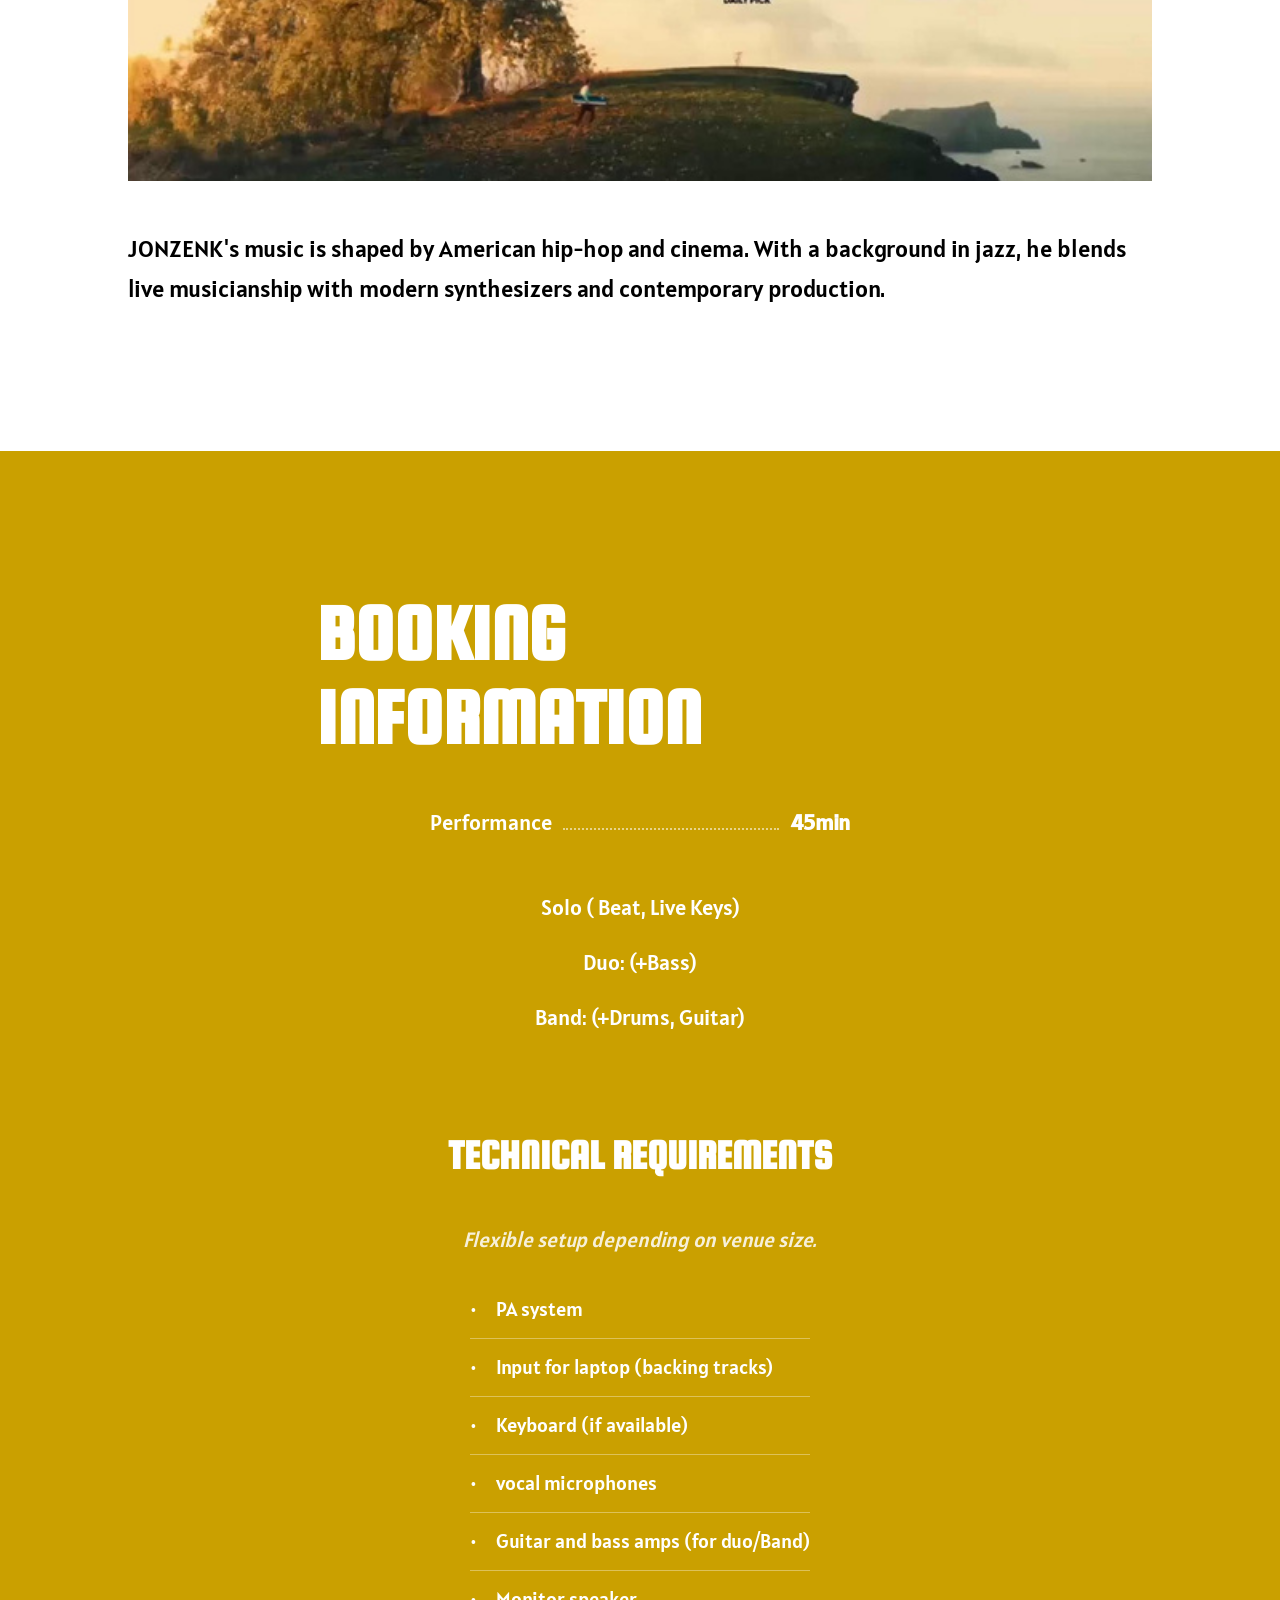
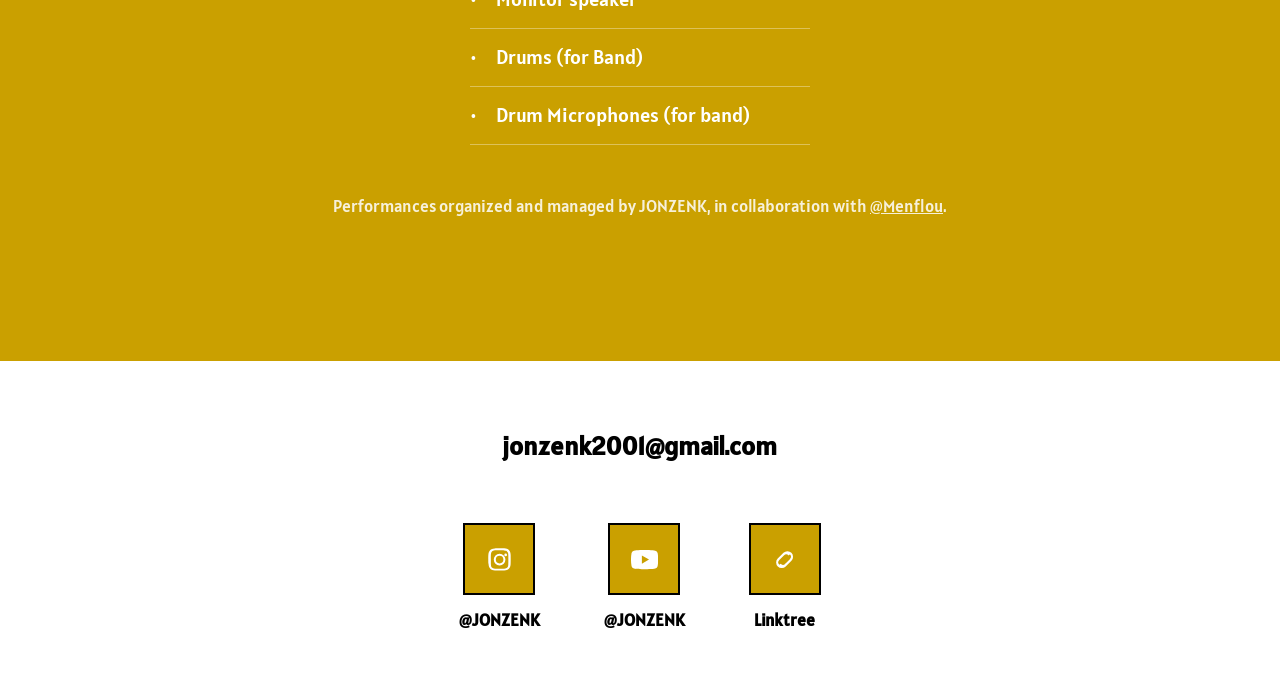
==== commit 065189a6: "Add scroll-linked hero reveal, widen body text, and polish headings Hero: taller panel so only the t" ====
--- a/en/index.html
+++ b/en/index.html
@@ -3,11 +3,14 @@
 <head>
 <meta charset="UTF-8">
 <meta name="viewport" content="width=device-width, initial-scale=1.0">
-<title>JONZENK — Rapper, Singer &amp; Producer</title>
+<title>JONZENK</title>
 <meta name="description" content="JONZENK — rapper, singer and producer. Energetic and versatile live show. Booking information and press.">
 <link rel="canonical" href="https://jonzenk.com/en/">
 <link rel="alternate" hreflang="en" href="https://jonzenk.com/en/">
 <link rel="alternate" hreflang="fr" href="https://jonzenk.com/fr/">
+<link rel="icon" type="image/png" sizes="32x32" href="../assets/favicon/favicon-32x32.png">
+<link rel="icon" type="image/png" sizes="16x16" href="../assets/favicon/favicon-16x16.png">
+<link rel="apple-touch-icon" sizes="180x180" href="../assets/favicon/apple-touch-icon.png">
 <link rel="preconnect" href="https://fonts.googleapis.com">
 <link rel="preconnect" href="https://fonts.gstatic.com" crossorigin>
 <link href="https://fonts.googleapis.com/css2?family=Archivo:wdth,wght@62.5..125,100..900&family=Squada+One&family=Alatsi&display=swap" rel="stylesheet">
@@ -22,31 +25,32 @@
 
 	<!-- Hero -->
 	<section class="hero gold">
-		<h1>JONZENK</h1>
-		<p class="tagline">Rapper, singer and producer<br>energetic and versatile live show.</p>
+		<div class="hero-title"><h1>JONZENK</h1></div>
+		<p class="tagline" data-reveal>Rapper, singer and producer<br>energetic and versatile live show.</p>
 	</section>
 
 	<!-- Genres -->
 	<section class="white">
 		<div class="wrap">
-			<p class="genres">Alternative Hip-Hop | Soul | Jazz | Electronic</p>
+			<p class="genres" data-reveal>Alternative Hip-Hop | Soul | Jazz | Electronic</p>
 		</div>
 	</section>
 
 	<!-- Live Show + videos -->
 	<section class="white" style="padding-top:0;">
-		<div class="wrap">
+		<div class="wrap wrap-wide">
 			<h2 class="kicker">The Live Show</h2>
-			<p class="lede">JONZENK's live set is rooted in storytelling. It moves through sharp beat switches and stripped piano moments, shifting from loud, distorted rock/rap beats, cinematic orchestral sections to quiet, intimate ballads. Rap and singing sit over layered production, with live improvisation on keys cutting through groovier sections. The delivery feels direct and personal, turning the performance into a near conversation and creating an intimate, exposed atmosphere.</p>
 		</div>
+
+		<p class="lede">JONZENK's live set is rooted in storytelling. It moves through sharp beat switches and stripped piano moments, shifting from loud, distorted rock/rap beats, cinematic orchestral sections to quiet, intimate ballads. Rap and singing sit over layered production, with live improvisation on keys cutting through groovier sections. The delivery feels direct and personal, turning the performance into a near conversation and creating an intimate, exposed atmosphere.</p>
 
 		<div class="video-row">
 			<div class="video-thumb" onclick="playVideo(this,'aII7Sd06hAQ')">
-				<img src="https://img.youtube.com/vi/aII7Sd06hAQ/hqdefault.jpg" alt="Ladders Performance - Festimel July 2026" loading="lazy">
+				<img src="https://img.youtube.com/vi/aII7Sd06hAQ/maxresdefault.jpg" onload="if(this.naturalWidth<=120){this.src='https://img.youtube.com/vi/aII7Sd06hAQ/hqdefault.jpg';}" onerror="this.onerror=null;this.src='https://img.youtube.com/vi/aII7Sd06hAQ/hqdefault.jpg';" alt="Ladders Performance - Festimel July 2026" loading="lazy">
 				<div class="play-circle"><svg viewBox="0 0 24 24"><path d="M8 5v14l11-7z"/></svg></div>
 			</div>
 			<div class="video-thumb" onclick="playVideo(this,'idbsRD3i8wk')">
-				<img src="https://img.youtube.com/vi/idbsRD3i8wk/hqdefault.jpg" alt="JONZENK Live edits #2" loading="lazy">
+				<img src="https://img.youtube.com/vi/idbsRD3i8wk/maxresdefault.jpg" onload="if(this.naturalWidth<=120){this.src='https://img.youtube.com/vi/idbsRD3i8wk/hqdefault.jpg';}" onerror="this.onerror=null;this.src='https://img.youtube.com/vi/idbsRD3i8wk/hqdefault.jpg';" alt="JONZENK Live edits #2" loading="lazy">
 				<div class="play-circle"><svg viewBox="0 0 24 24"><path d="M8 5v14l11-7z"/></svg></div>
 			</div>
 		</div>
@@ -54,9 +58,11 @@
 
 	<!-- Performance Highlights -->
 	<section class="gold">
+		<div class="wrap wrap-wide center">
+			<h2 class="kicker">Performance Highlights</h2>
+		</div>
+
 		<div class="wrap section-inner">
-			<h2 class="kicker">Performance Highlights</h2>
-
 			<h3 class="subheading">Festivals</h3>
 			<div style="width:100%;">
 				<div class="dotline"><span class="label">Festimel 2025</span><span class="fill"></span><span class="value">Reims, France</span></div>
@@ -73,16 +79,19 @@
 
 	<!-- Who is JONZENK -->
 	<section class="white">
+		<div class="wrap wrap-wide">
+			<h2 class="kicker">Who is JONZENK?</h2>
+		</div>
+
+		<p class="lede">JONZENK is a French-American musician creating immersive, cinematic work rooted in storytelling. His first album WHERE DO WE GO FROM HERE was produced and mixed in collaboration with <a href="https://www.instagram.com/menflou" target="_blank" rel="noopener">@Menflou</a>.</p>
+
 		<div class="wrap">
-			<h2 class="kicker">Who is JONZENK?</h2>
-			<p class="lede">JONZENK is a French-American musician creating immersive, cinematic work rooted in storytelling. His first album WHERE DO WE GO FROM HERE was produced and mixed in collaboration with <a href="https://www.instagram.com/menflou" target="_blank" rel="noopener">@Menflou</a>.</p>
-
 			<a class="album-link" href="https://linktr.ee/jonzenk" target="_blank" rel="noopener">
 				<img src="../images/album-art.png" alt="WHERE DO WE GO FROM HERE — album art">
 			</a>
+		</div>
 
-			<p class="lede">His music video won Best Micro-Budget Music Video at the Toronto International Music Video Festival (2025) and was selected by several international festivals.</p>
-		</div>
+		<p class="lede">His music video won Best Micro-Budget Music Video at the Toronto International Music Video Festival (2025) and was selected by several international festivals.</p>
 
 		<div class="video-row" style="margin-top:3rem;">
 			<div class="video-thumb" onclick="playVideo(this,'ZTFiFwIUySM')">
@@ -91,9 +100,7 @@
 			</div>
 		</div>
 
-		<div class="wrap">
-			<p class="lede" style="margin-top:3rem;">JONZENK's music is shaped by American hip-hop and cinema. With a background in jazz, he blends live musicianship with modern synthesizers and contemporary production.</p>
-		</div>
+		<p class="lede" style="margin-top:3rem;">JONZENK's music is shaped by American hip-hop and cinema. With a background in jazz, he blends live musicianship with modern synthesizers and contemporary production.</p>
 	</section>
 
 	<!-- Booking Information -->
--- a/assets/css/style.css
+++ b/assets/css/style.css
@@ -5,7 +5,7 @@
 	--title: 'Archivo', sans-serif;
 	--subtitle: 'Squada One', sans-serif;
 	--body: 'Alatsi', sans-serif;
-	--max-w: 820px;
+	--max-w: clamp(680px, 58vw, 960px);
 	--video-w: 80vw;
 	--pad-x: clamp(1.5rem, 5vw, 3rem);
 	--pad-y: clamp(5rem, 11vw, 9rem);
@@ -25,6 +25,10 @@
 
 .wrap{max-width:var(--max-w); margin:0 auto; padding:0 var(--pad-x);}
 
+@media (min-width:760px){
+	.wrap.wrap-wide{max-width:var(--video-w); padding:0;}
+}
+
 section{padding:var(--pad-y) 0;}
 section.gold{background:var(--gold); color:var(--white);}
 section.white{background:var(--white); color:var(--black);}
@@ -44,10 +48,15 @@
 
 /* hero */
 .hero{
-	min-height:100vh;
-	display:flex; flex-direction:column; align-items:center; justify-content:center;
-	text-align:center; gap:clamp(1.5rem, 4vw, 3rem);
-	padding:6rem var(--pad-x);
+	min-height:160vh;
+	display:flex; flex-direction:column; align-items:center;
+	text-align:center;
+}
+.hero-title{
+	flex:0 0 100vh;
+	width:100%;
+	display:flex; align-items:center; justify-content:center;
+	padding:0 var(--pad-x);
 }
 .hero h1{
 	font-family:var(--title);
@@ -64,10 +73,16 @@
 	font-size:clamp(1.15rem, 3vw, 2rem);
 	color:var(--black);
 	line-height:1.5;
+	max-width:700px;
+	margin-top:auto;
+	padding:0 var(--pad-x) var(--pad-y);
 }
 
 /* genres */
 .genres{text-align:center; font-weight:700; font-size:clamp(1.15rem, 2.6vw, 1.6rem); line-height:1.5;}
+
+/* scroll-linked reveal (see assets/js/site.js) */
+[data-reveal]{transition:opacity .1s linear, transform .1s linear;}
 
 /* section headings */
 .kicker{
@@ -87,8 +102,15 @@
 	text-align:center;
 	margin:3rem 0 1.5rem;
 }
-.lede{max-width:var(--max-w); font-size:clamp(1.15rem, 2vw, 1.5rem); line-height:1.7;}
+.lede{
+	max-width:var(--max-w); margin:0 auto; padding:0 var(--pad-x);
+	font-size:clamp(1.15rem, 2vw, 1.5rem); line-height:1.7;
+}
 .lede + .lede{margin-top:1.4rem;}
+
+@media (min-width:760px){
+	.lede{max-width:var(--video-w); padding:0;}
+}
 
 /* dot-leader rows */
 .dotline{
@@ -164,6 +186,7 @@
 .footer-icon-square{
 	width:clamp(56px, 6vw, 72px); height:clamp(56px, 6vw, 72px);
 	background:var(--gold); color:var(--white);
+	border:2px solid var(--black);
 	display:flex; align-items:center; justify-content:center;
 	transition:transform .15s ease, background .15s ease;
 }
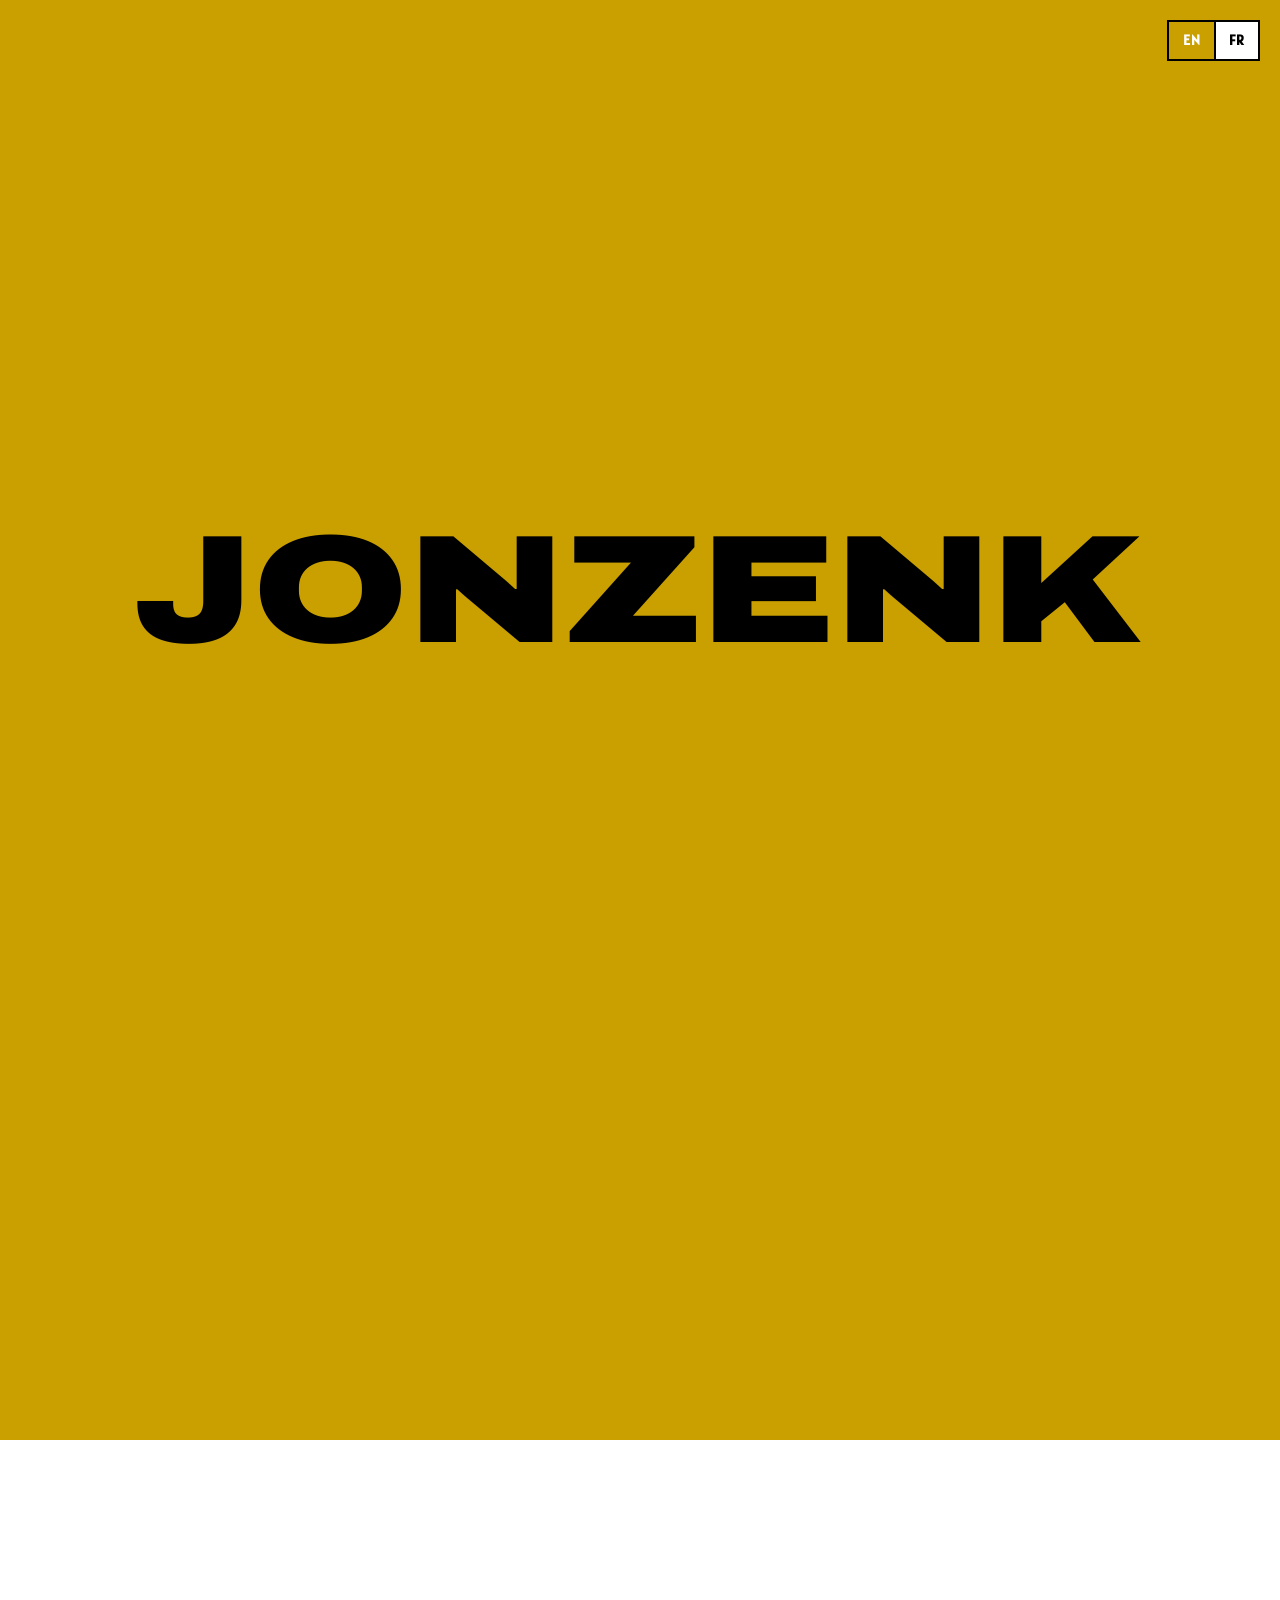
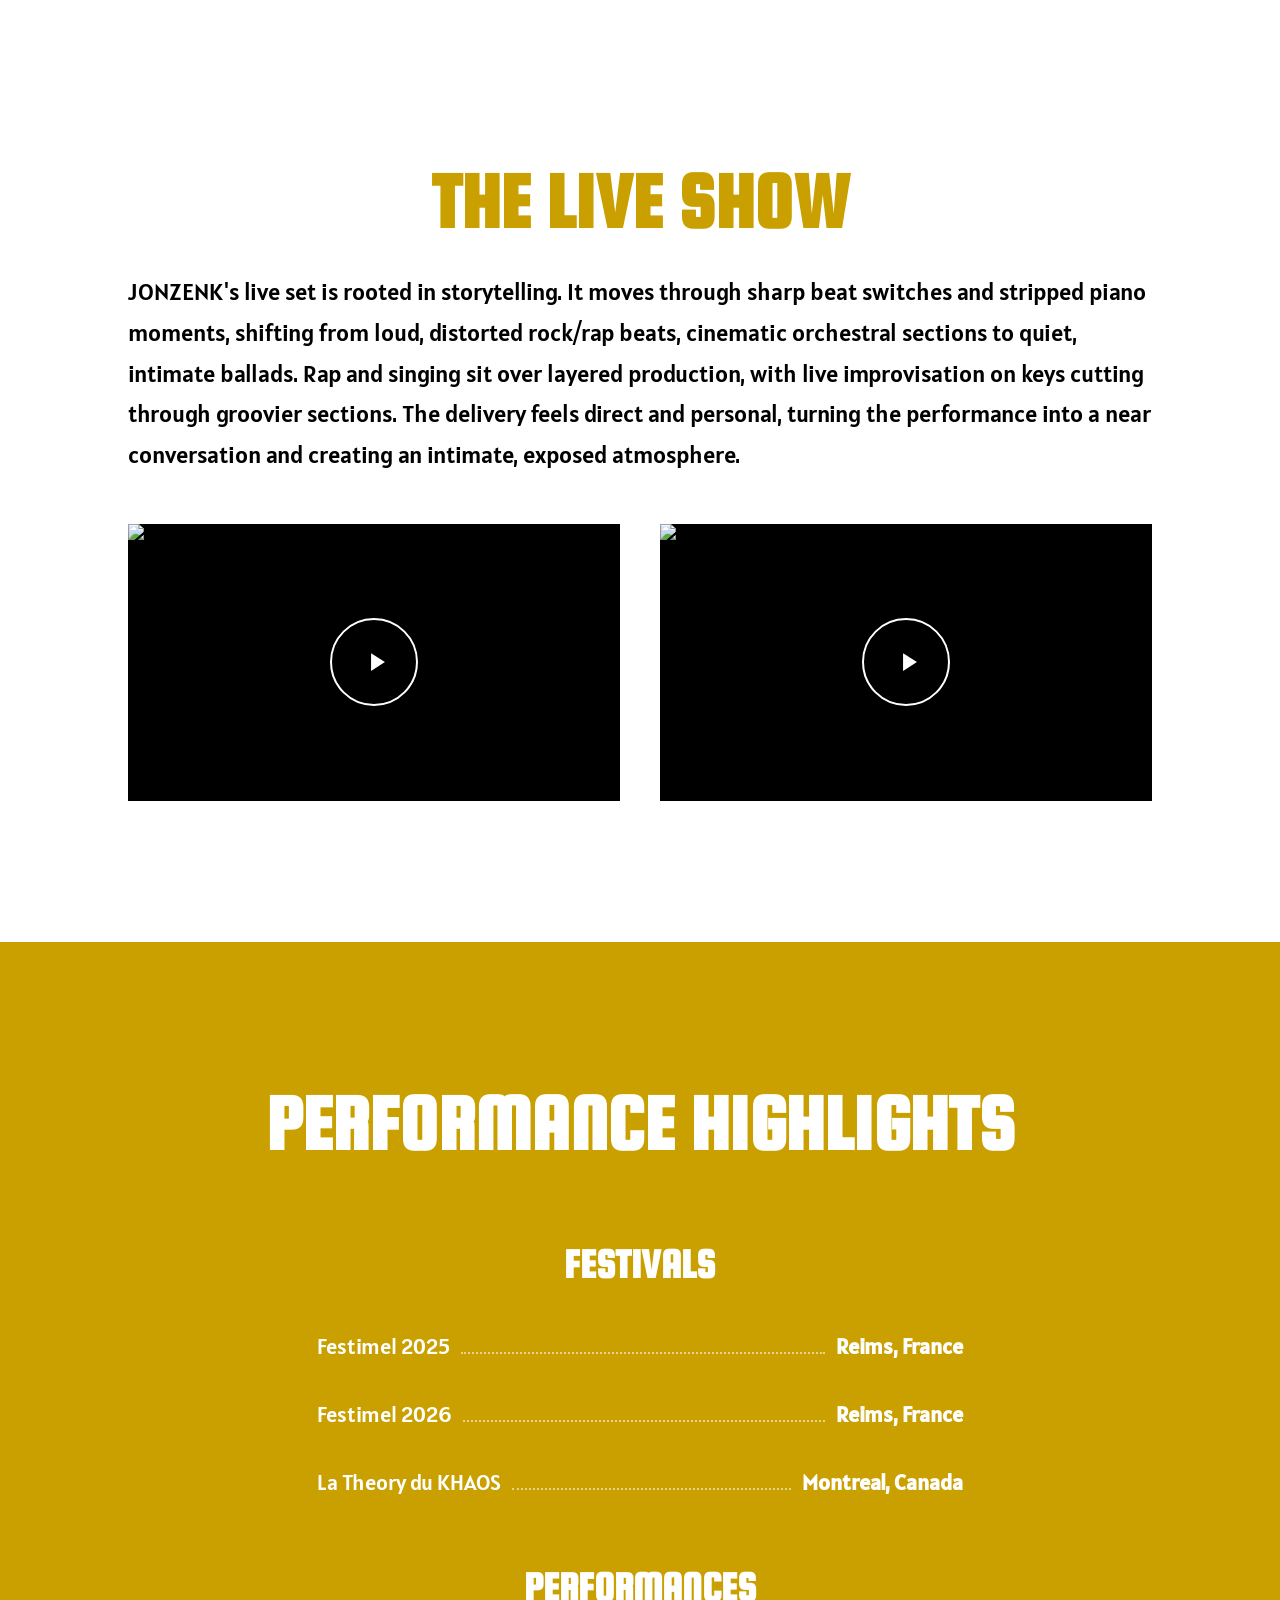
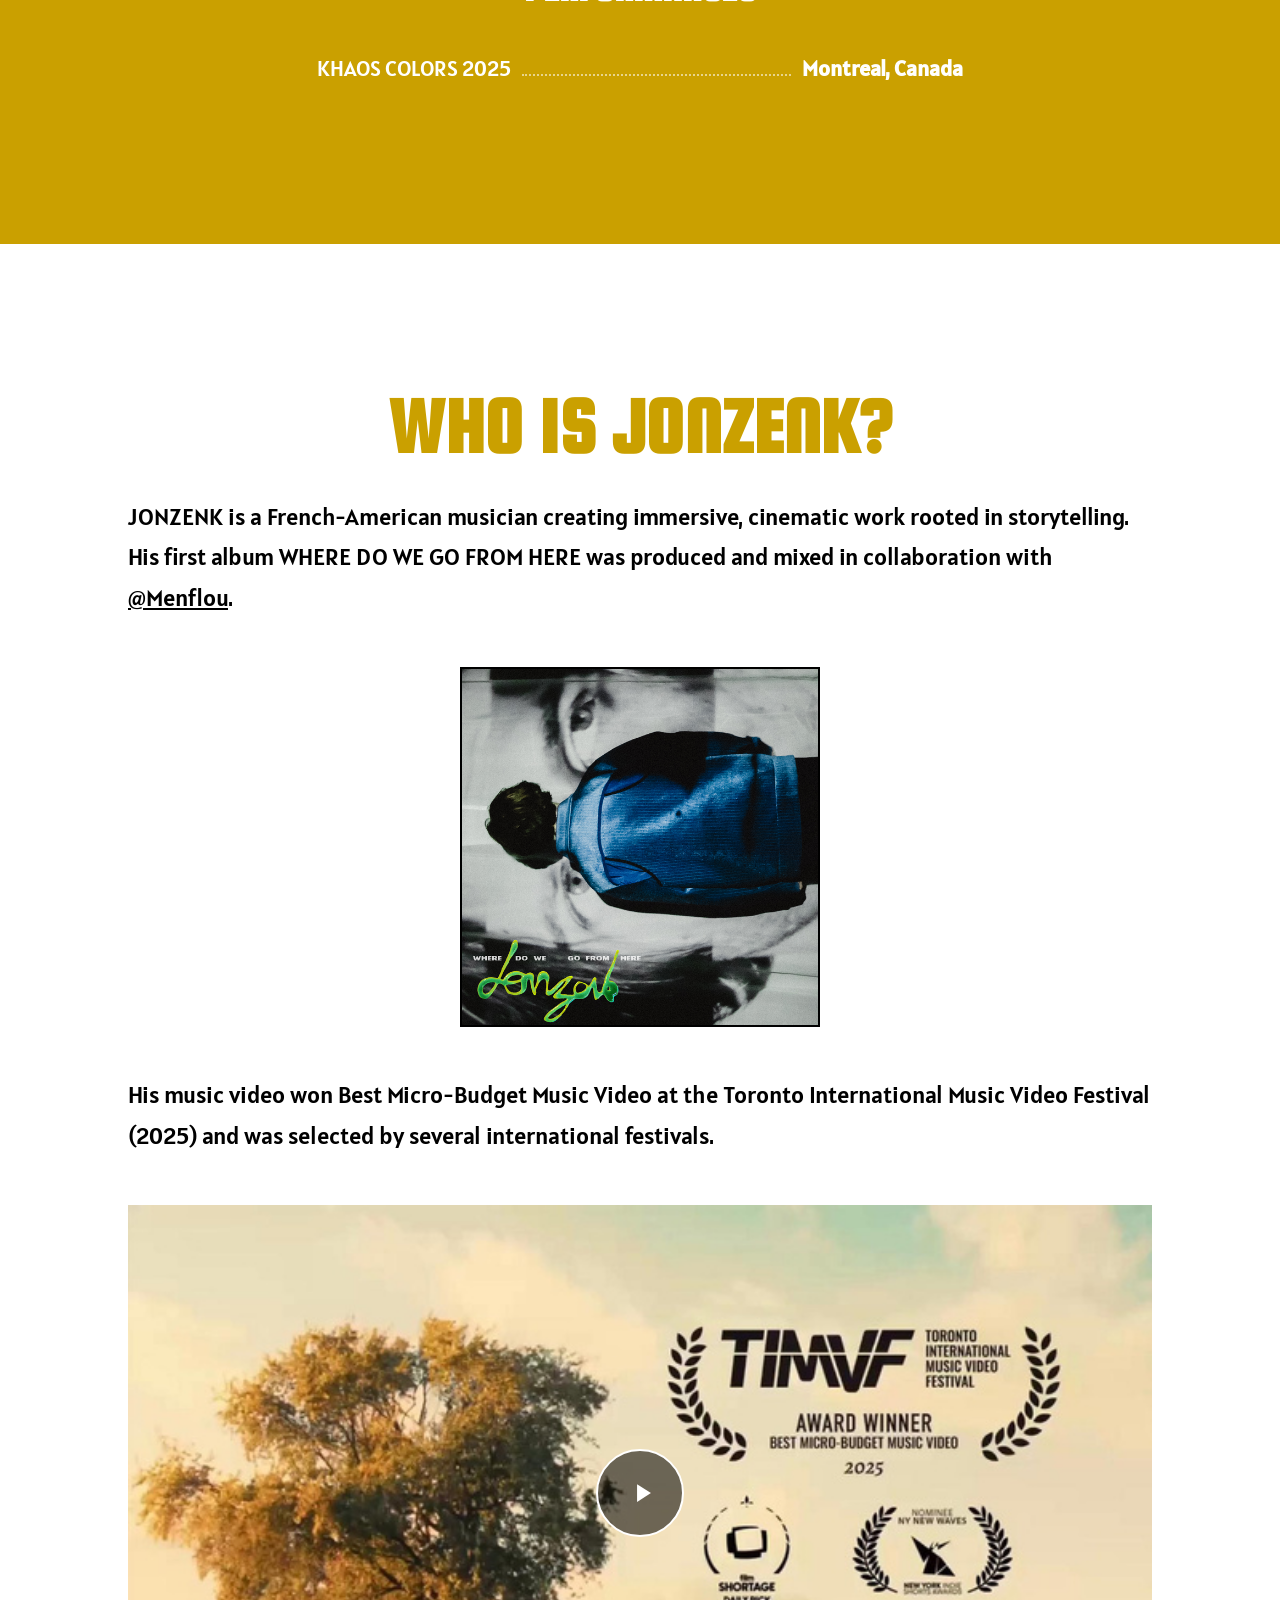
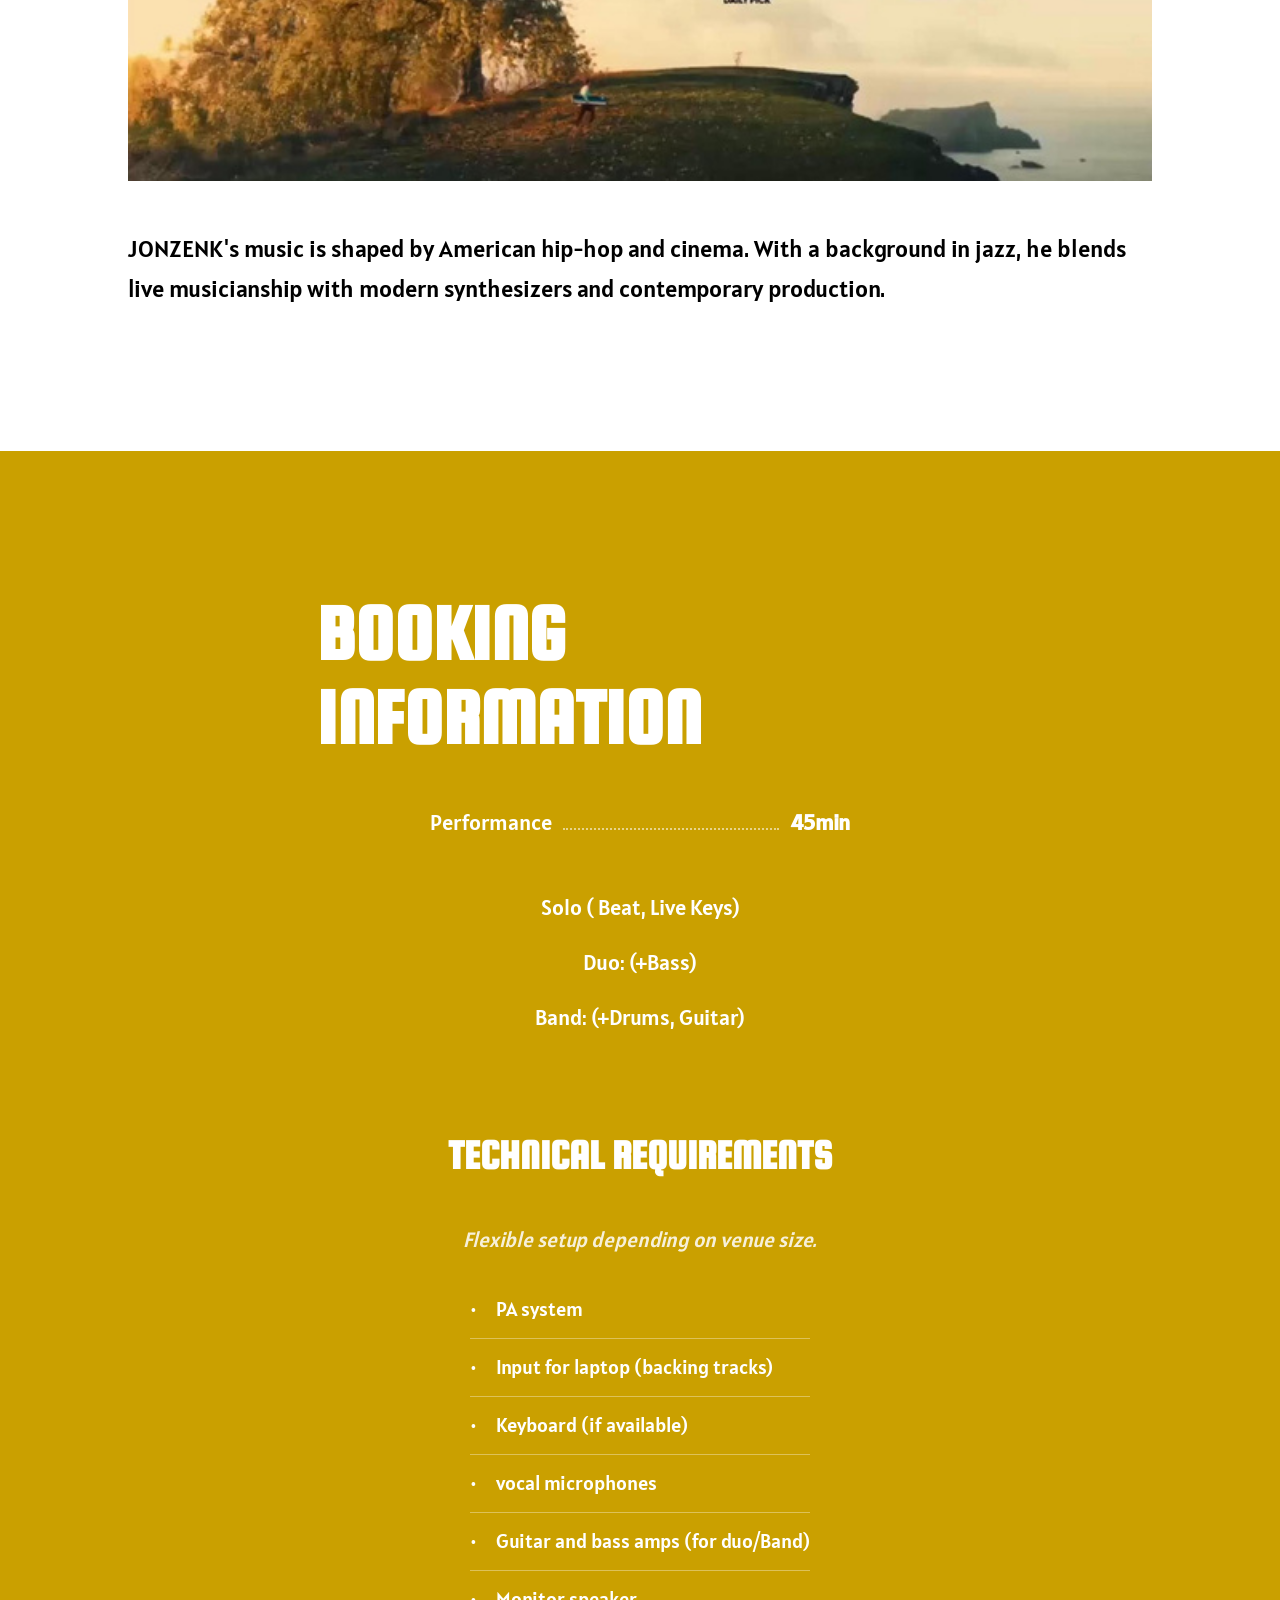
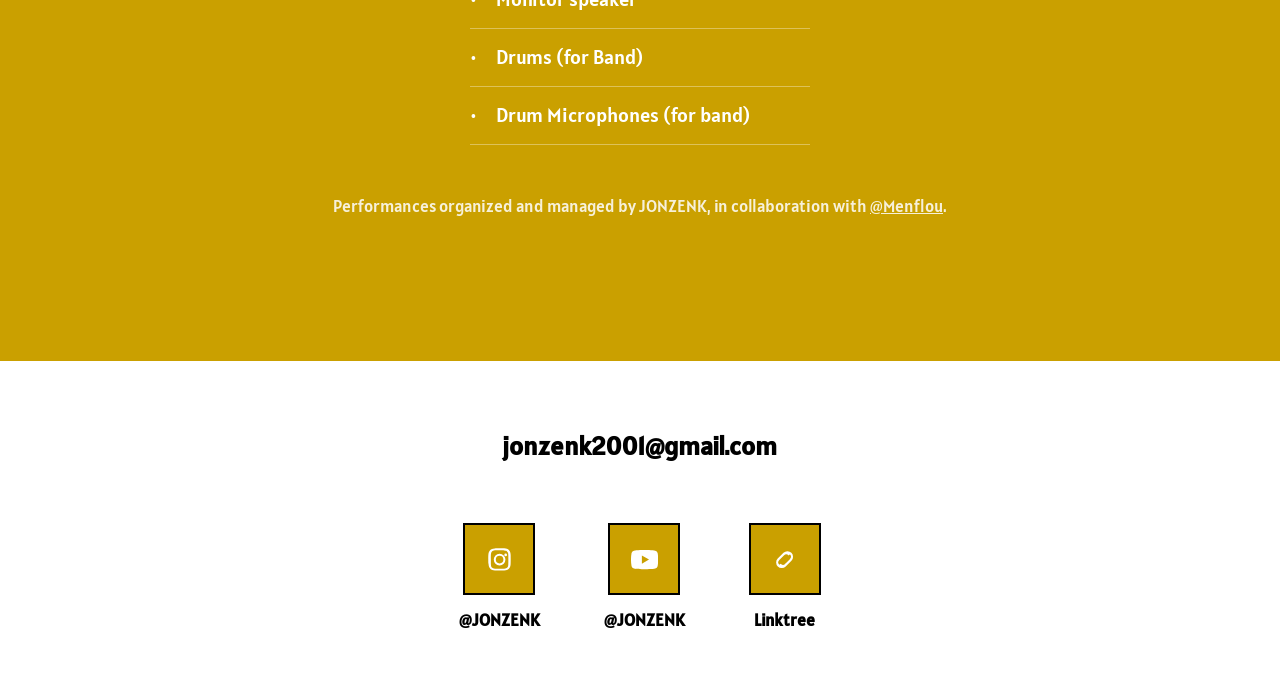
==== commit 9f28d4fe: "Center Live Show and Who is JONZENK titles Match the centered treatment already used by Performance " ====
--- a/en/index.html
+++ b/en/index.html
@@ -38,7 +38,7 @@
 
 	<!-- Live Show + videos -->
 	<section class="white" style="padding-top:0;">
-		<div class="wrap wrap-wide">
+		<div class="wrap wrap-wide center">
 			<h2 class="kicker">The Live Show</h2>
 		</div>
 
@@ -79,7 +79,7 @@
 
 	<!-- Who is JONZENK -->
 	<section class="white">
-		<div class="wrap wrap-wide">
+		<div class="wrap wrap-wide center">
 			<h2 class="kicker">Who is JONZENK?</h2>
 		</div>
 
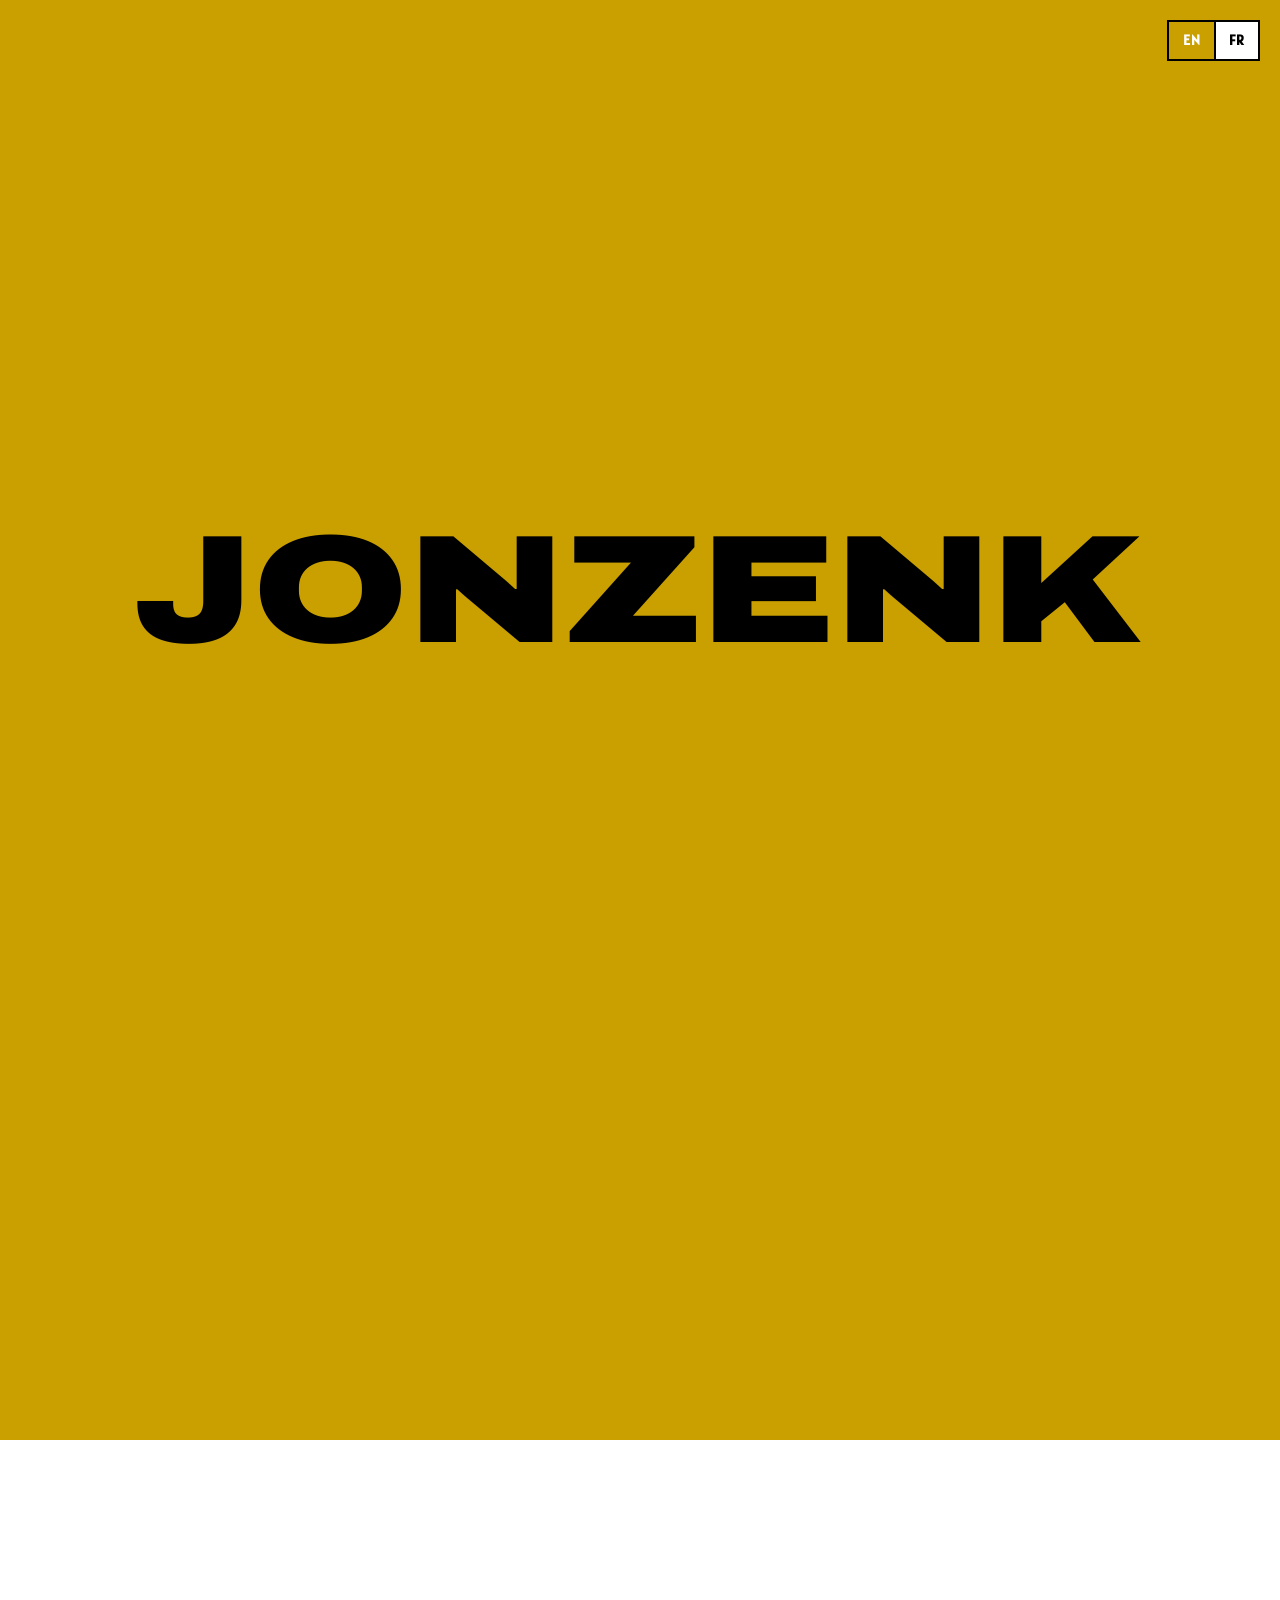
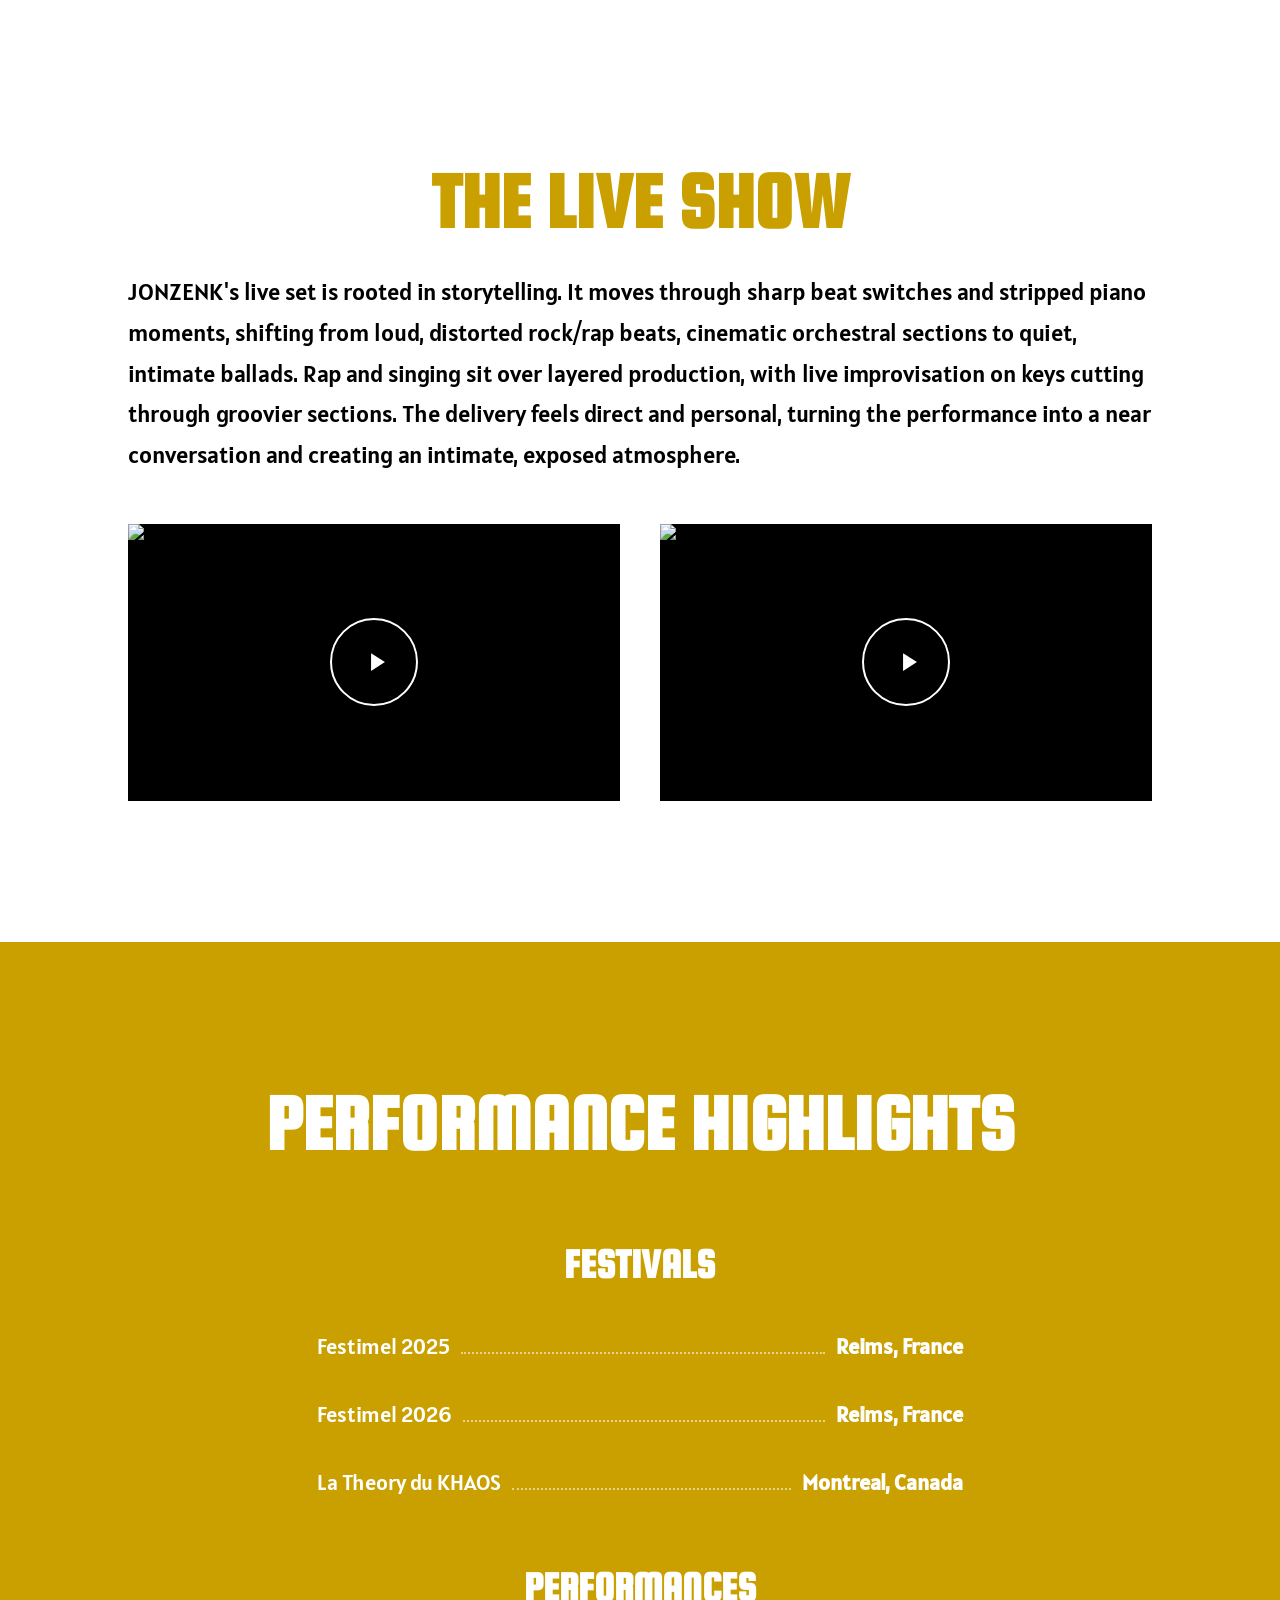
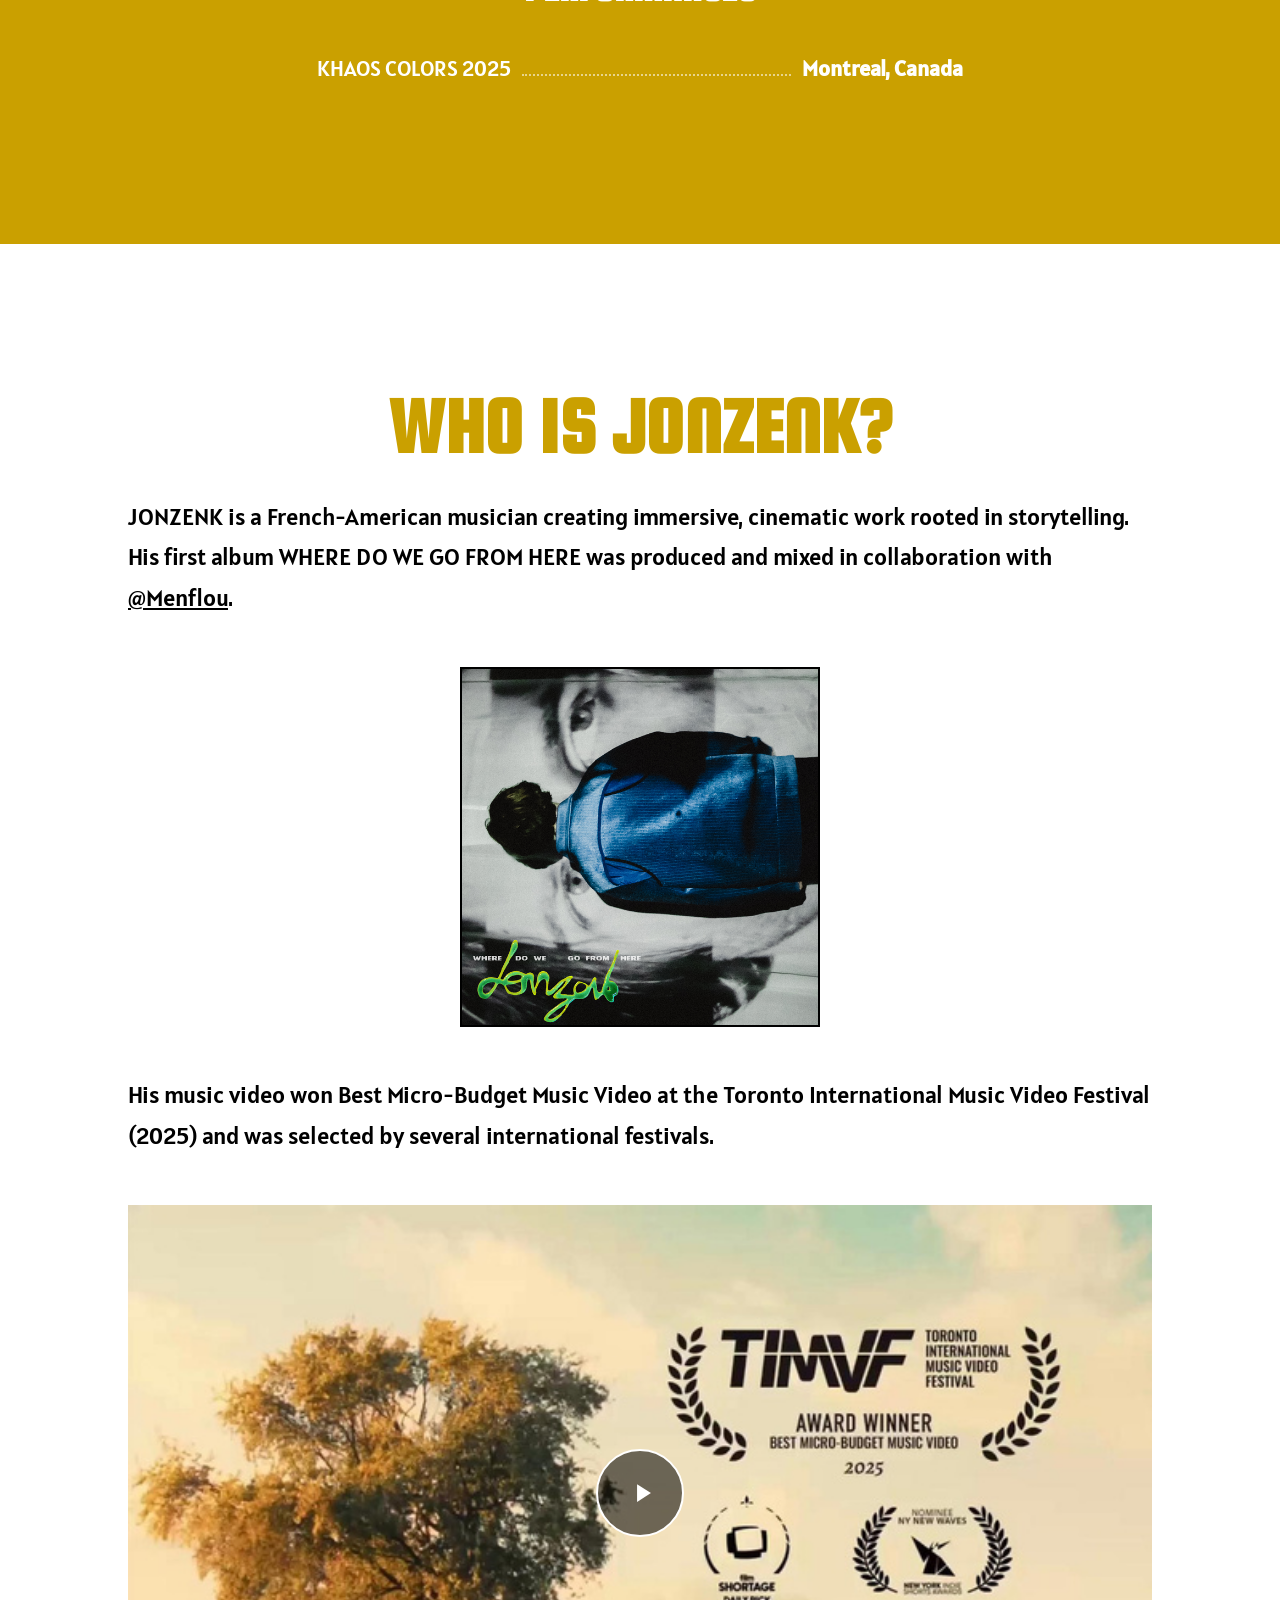
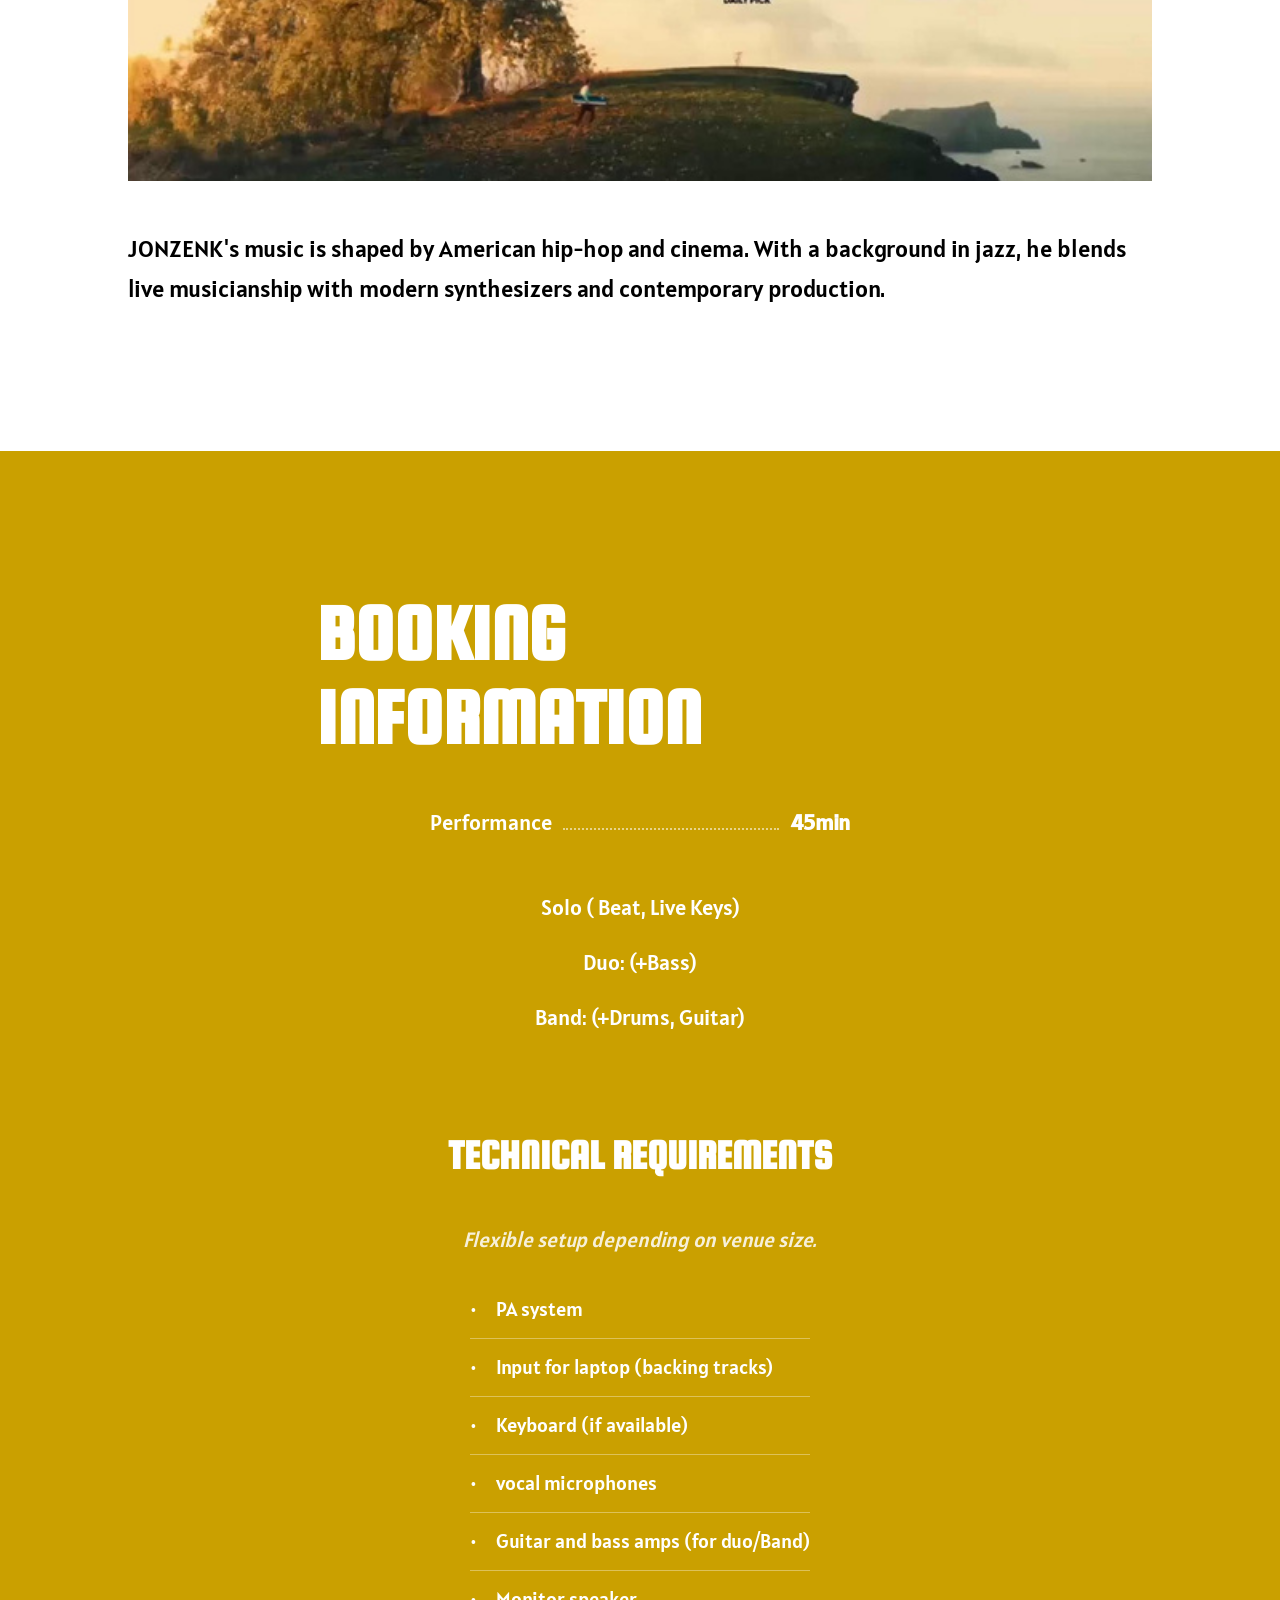
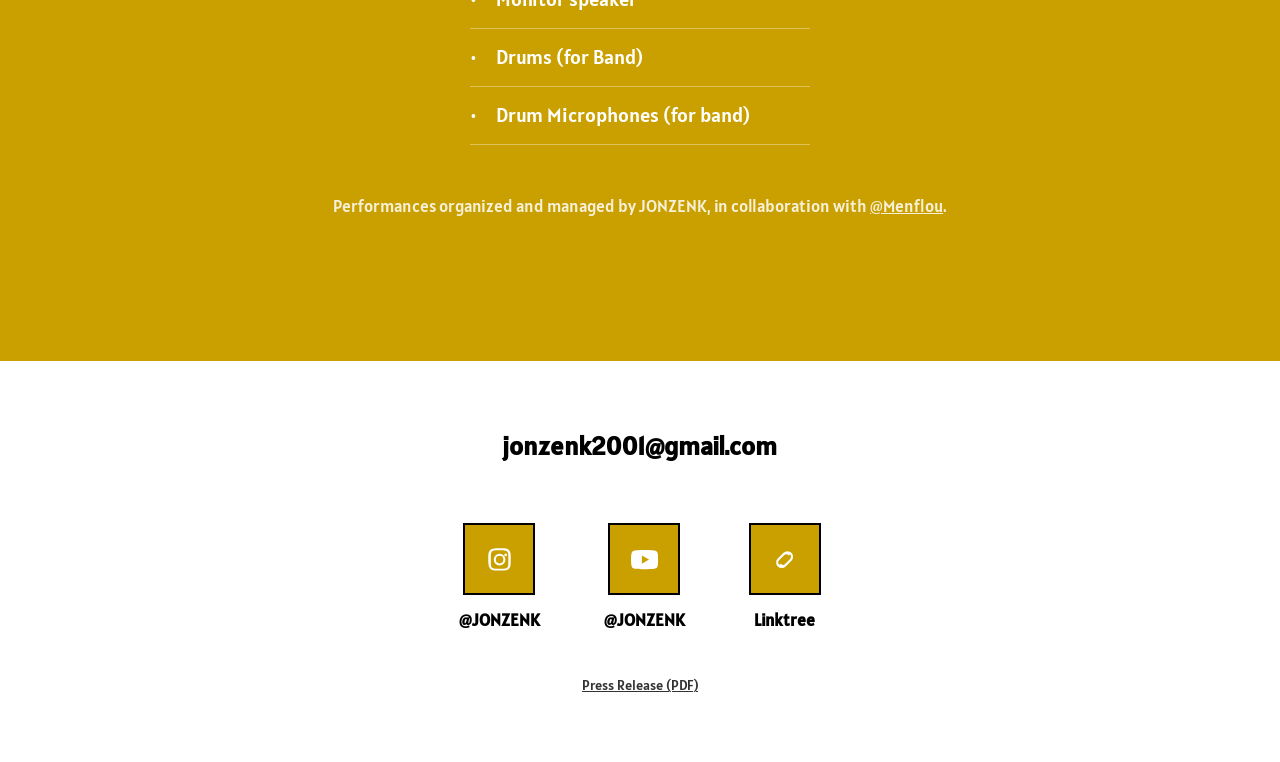
==== commit a4a0d7c7: "Add press release PDFs and link them in the footer Add the EN/FR press releases to assets/ and link " ====
--- a/en/index.html
+++ b/en/index.html
@@ -83,7 +83,7 @@
 			<h2 class="kicker">Who is JONZENK?</h2>
 		</div>
 
-		<p class="lede">JONZENK is a French-American musician creating immersive, cinematic work rooted in storytelling. His first album WHERE DO WE GO FROM HERE was produced and mixed in collaboration with <a href="https://www.instagram.com/menflou" target="_blank" rel="noopener">@Menflou</a>.</p>
+		<p class="lede">JONZENK is a French-American musician creating immersive, cinematic work rooted in storytelling. His first album WHERE DO WE GO FROM HERE was produced and mixed in collaboration with <a href="https://linktr.ee/menfloumusic" target="_blank" rel="noopener">@Menflou</a>.</p>
 
 		<div class="wrap">
 			<a class="album-link" href="https://linktr.ee/jonzenk" target="_blank" rel="noopener">
@@ -130,7 +130,7 @@
 				<li>Drum Microphones (for band)</li>
 			</ul>
 
-			<p class="credit-line">Performances organized and managed by JONZENK, in collaboration with <a href="https://www.instagram.com/menflou" target="_blank" rel="noopener">@Menflou</a>.</p>
+			<p class="credit-line">Performances organized and managed by JONZENK, in collaboration with <a href="https://linktr.ee/menfloumusic" target="_blank" rel="noopener">@Menflou</a>.</p>
 		</div>
 	</section>
 
@@ -152,6 +152,7 @@
 					Linktree
 				</a>
 			</div>
+			<a class="footer-press" href="../assets/JONZENK_Press_Release_EN.pdf" target="_blank" rel="noopener">Press Release (PDF)</a>
 		</div>
 	</footer>
 
--- a/assets/css/style.css
+++ b/assets/css/style.css
@@ -193,6 +193,13 @@
 .footer-icons a:hover .footer-icon-square{background:var(--black); transform:translateY(-3px);}
 .footer-icon-square svg{width:40%; height:40%; fill:currentColor;}
 
+.footer-press{
+	display:block; text-align:center; margin-top:2.5rem;
+	font-size:clamp(0.8rem, 1.1vw, 0.95rem); text-decoration:underline;
+	opacity:0.8;
+}
+.footer-press:hover{opacity:1;}
+
 /* centering helpers */
 .center{text-align:center;}
 .section-inner{display:flex; flex-direction:column; align-items:center;}
